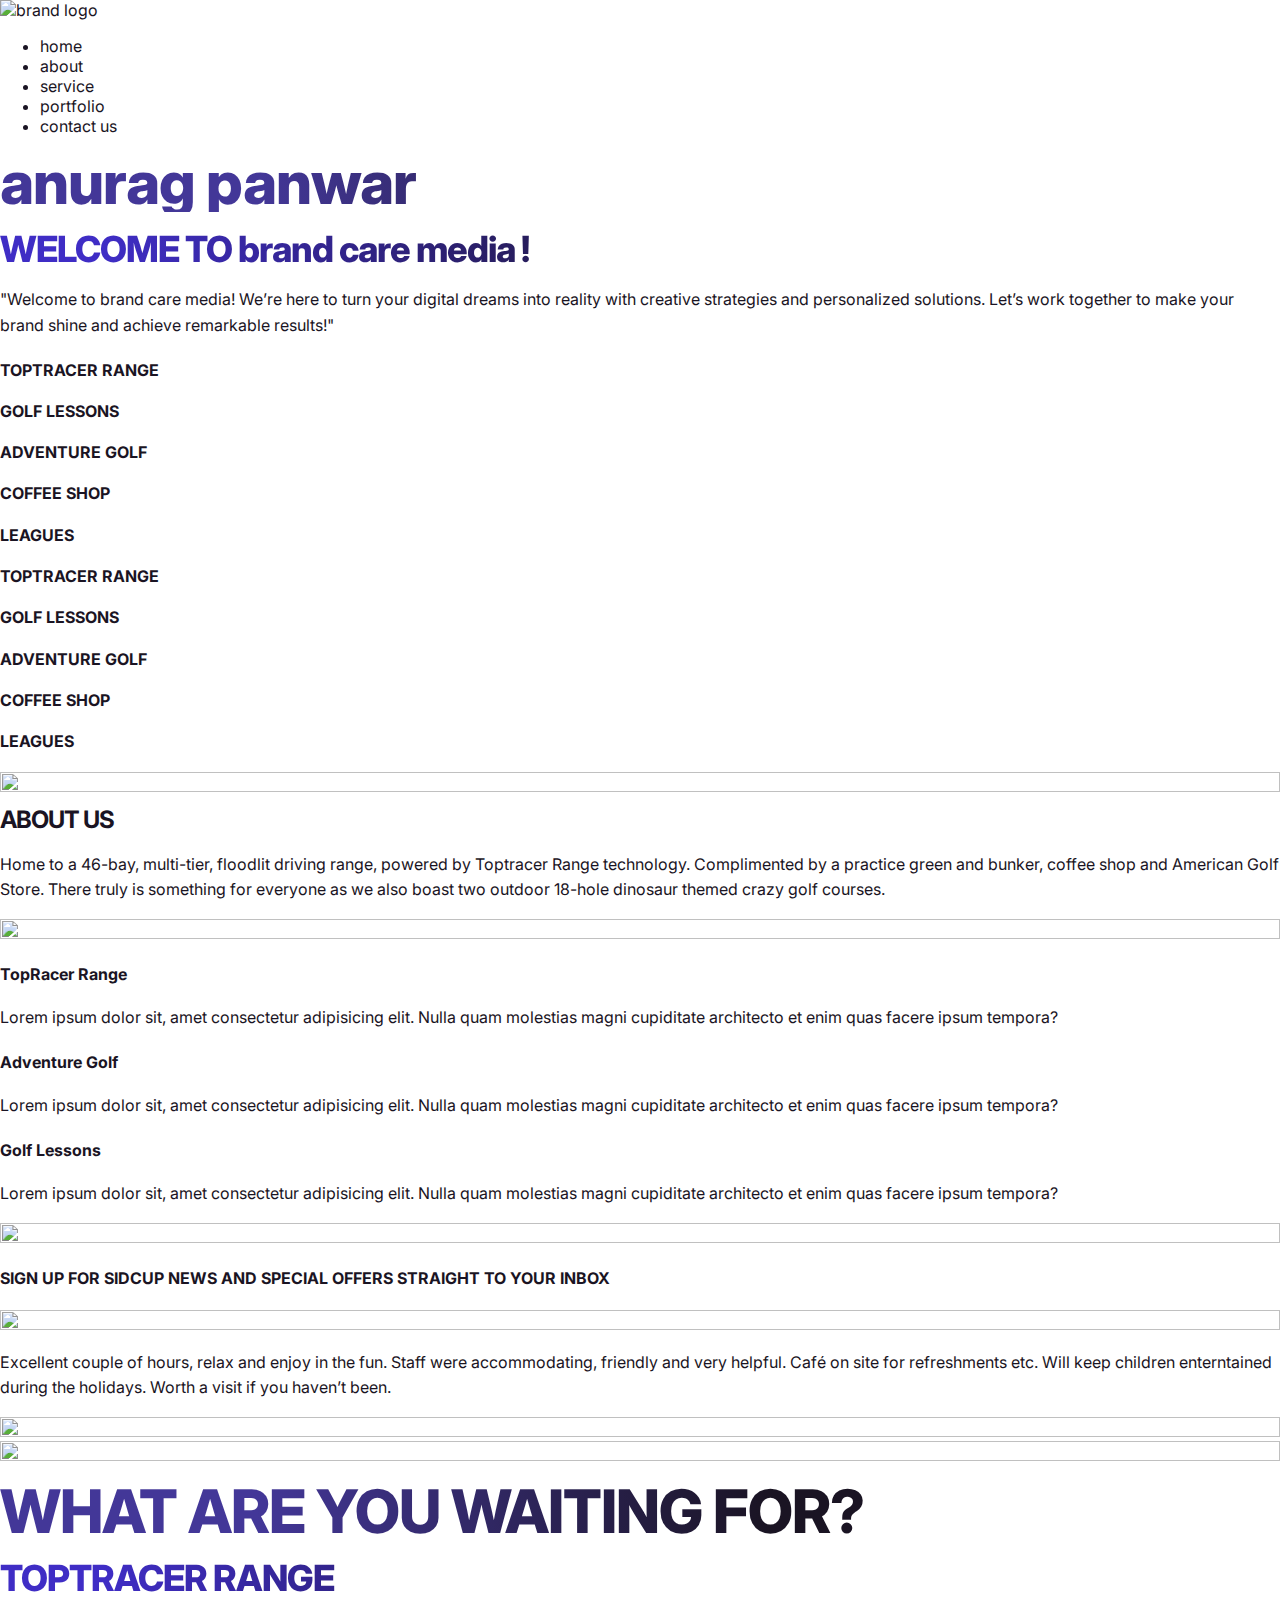
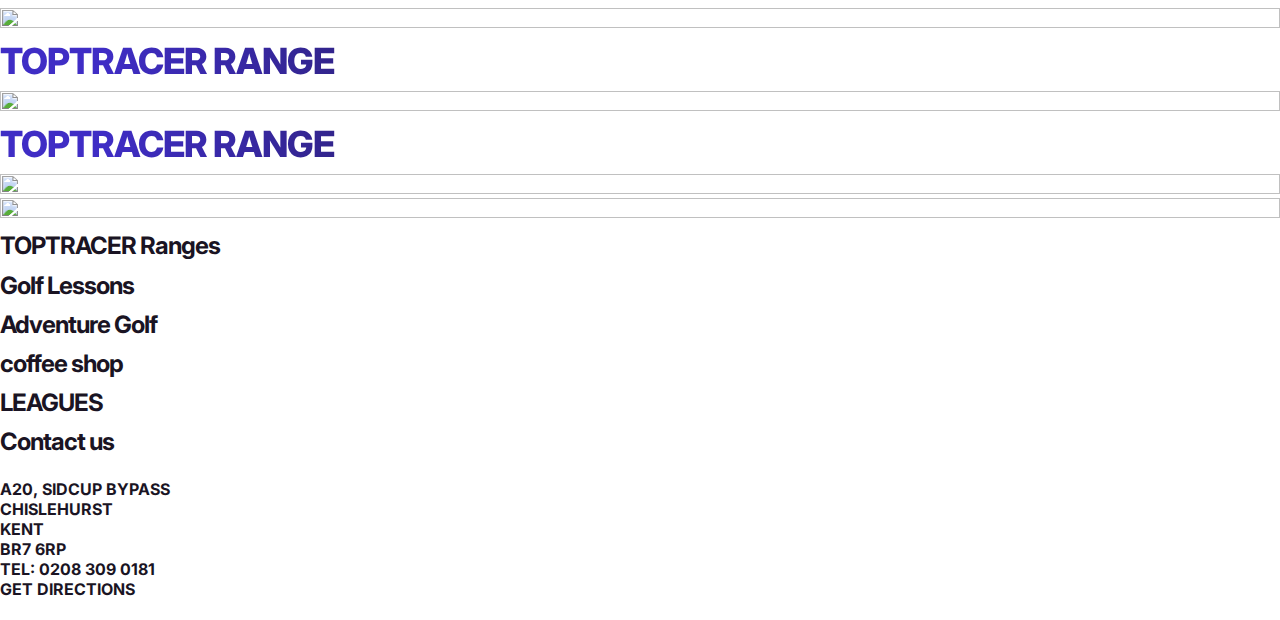
==== index.html @ b933141e "Update index.html" ====
<!DOCTYPE html>
<html lang="en">

<head>

    <meta charset="UTF-8" />
    <meta name="viewport" content="width=device-width, initial-scale=1.0" />
    <title>brand care media</title>
    <link rel="shortcut icon"
        href="https://sidcupfamilygolf.com/wp-content/themes/puttosaurus/favicons/favicon-32x32.png"
        type="image/x-icon" />
    <link href="https://cdn.jsdelivr.net/npm/remixicon@3.4.0/fonts/remixicon.css" rel="stylesheet" />
    <link rel="stylesheet" href="style.css" />
</head>

<body>
    <div id="nav">
        <img src="logo-removebg.png" alt="brand logo" />
        <ul>
            <li><a href="#">home</a></li>
            <li><a href="#">about</a></li>
            <li><a href="#">service</a></li>
            <li><a href="#">portfolio</a></li>
            <li><a href="contactus.html ">contact us</a></li>
        </ul>
    </div>
    <div id="cursor"></div>
    <div id="cursor-blur"></div>
    <div id="main">
        <div id="page1">
            <h1>anurag panwar</h1>
            <h2>WELCOME TO brand care media !</h2>
            <p>
                "Welcome to brand care media! We’re here to turn your digital dreams into reality with creative
                strategies and personalized solutions. Let’s work together to make your brand shine and achieve
                remarkable results!"
            </p>
            <div id="arrow">
                <i class="ri-arrow-down-line"></i>
            </div>
        </div>
        <div id="page2">
            <div id="scroller">
                <div id="scroller-in">
                    <h4>TOPTRACER RANGE</h4>
                    <h4>GOLF LESSONS</h4>
                    <h4>ADVENTURE GOLF</h4>
                    <h4>COFFEE SHOP</h4>
                    <h4>LEAGUES</h4>
                </div>
                <div id="scroller-in">
                    <h4>TOPTRACER RANGE</h4>
                    <h4>GOLF LESSONS</h4>
                    <h4>ADVENTURE GOLF</h4>
                    <h4>COFFEE SHOP</h4>
                    <h4>LEAGUES</h4>
                </div>
            </div>
            <div id="about-us">
                <img src="https://eiwgew27fhz.exactdn.com/wp-content/uploads/2023/02/home-about-1-300x200.jpg?strip=all&lossy=1&sharp=1&ssl=1"
                    alt="" />
                <div id="about-us-in">
                    <h3>ABOUT US</h3>
                    <p>
                        Home to a 46-bay, multi-tier, floodlit driving range, powered by
                        Toptracer Range technology. Complimented by a practice green and
                        bunker, coffee shop and American Golf Store. There truly is
                        something for everyone as we also boast two outdoor 18-hole
                        dinosaur themed crazy golf courses.
                    </p>
                </div>
                <img src="https://eiwgew27fhz.exactdn.com/wp-content/uploads/2023/02/home-about-2-300x200.jpg?strip=all&lossy=1&sharp=1&ssl=1"
                    alt="" />
            </div>
            <div id="cards-container">
                <div class="card" id="card1">
                    <div class="overlay">
                        <h4>TopRacer Range</h4>
                        <p>
                            Lorem ipsum dolor sit, amet consectetur adipisicing elit. Nulla
                            quam molestias magni cupiditate architecto et enim quas facere
                            ipsum tempora?
                        </p>
                    </div>
                </div>
                <div class="card" id="card2">
                    <div class="overlay">
                        <h4>Adventure Golf</h4>
                        <p>
                            Lorem ipsum dolor sit, amet consectetur adipisicing elit. Nulla
                            quam molestias magni cupiditate architecto et enim quas facere
                            ipsum tempora?
                        </p>
                    </div>
                </div>
                <div class="card" id="card3">
                    <div class="overlay">
                        <h4>Golf Lessons</h4>
                        <p>
                            Lorem ipsum dolor sit, amet consectetur adipisicing elit. Nulla
                            quam molestias magni cupiditate architecto et enim quas facere
                            ipsum tempora?
                        </p>
                    </div>
                </div>
            </div>
            <div id="green-div">
                <img src="https://eiwgew27fhz.exactdn.com/wp-content/themes/puttosaurus/img/dots-footer.svg" alt="" />
                <h4>
                    SIGN UP FOR SIDCUP NEWS AND SPECIAL OFFERS STRAIGHT TO YOUR INBOX
                </h4>
                <img src="https://eiwgew27fhz.exactdn.com/wp-content/themes/puttosaurus/img/dots-footer.svg" alt="" />
            </div>
        </div>
        <div id="page3">
            <p>
                Excellent couple of hours, relax and enjoy in the fun. Staff were
                accommodating, friendly and very helpful. Café on site for
                refreshments etc. Will keep children enterntained during the holidays.
                Worth a visit if you haven’t been.
            </p>
            <img id="colon1" src="quotation-lefft-icon.png" alt="" />
            <img id="colon2" src="quotation-right-icon.webp" alt="" />
        </div>
        <div id="page4">
            <h1>WHAT ARE YOU WAITING FOR?</h1>
            <div class="elem">
                <h2>TOPTRACER RANGE</h2>
                <img src="https://eiwgew27fhz.exactdn.com/wp-content/uploads/2023/02/page-toptracer-1024x683.jpg?strip=all&lossy=1&sharp=1&ssl=1"
                    alt="" />
            </div>
            <div class="elem">
                <h2>TOPTRACER RANGE</h2>
                <img src="https://eiwgew27fhz.exactdn.com/wp-content/uploads/2023/02/page-lessons-1024x683.jpg?strip=all&lossy=1&sharp=1&ssl=1"
                    alt="" />
            </div>
            <div class="elem">
                <h2>TOPTRACER RANGE</h2>
                <img src="https://eiwgew27fhz.exactdn.com/wp-content/uploads/2023/02/page-ag-1024x682.jpg?strip=all&lossy=1&sharp=1&ssl=1"
                    alt="" />
            </div>
        </div>
        <div id="footer">
            <img src="https://eiwgew27fhz.exactdn.com/wp-content/themes/puttosaurus/img/dots-footer.svg" alt="" />
            <!-- <div id="f1">
          <img
            src="https://eiwgew27fhz.exactdn.com/wp-content/uploads/2023/02/logo-white.svg"
            alt=""
          />
        </div> -->
            <div id="f2">
                <h3>TOPTRACER Ranges</h3>
                <h3>Golf Lessons</h3>
                <h3>Adventure Golf</h3>
            </div>
            <div id="f3">
                <h3>coffee shop</h3>
                <h3>LEAGUES</h3>
                <h3>Contact us</h3>
            </div>
            <div id="f4">
                <h4>
                    A20, SIDCUP BYPASS <br />
                    CHISLEHURST <br />
                    KENT <br />
                    BR7 6RP <br />
                    TEL: 0208 309 0181 <br />
                    GET DIRECTIONS <br />
                </h4>
            </div>
        </div>
    </div>

    <script src="https://cdnjs.cloudflare.com/ajax/libs/gsap/3.12.1/gsap.min.js"
        integrity="sha512-qF6akR/fsZAB4Co1QDDnUXWnaQseLGXoniuSuSlPQK6+aWhlMZcHzkasCSlnWoe+TJuudlka1/IQ01Dnhgq95g=="
        crossorigin="anonymous" referrerpolicy="no-referrer"></script>
    <script src="https://cdnjs.cloudflare.com/ajax/libs/gsap/3.12.1/ScrollTrigger.min.js"
        integrity="sha512-IHDCHrefnBT3vOCsvdkMvJF/MCPz/nBauQLzJkupa4Gn4tYg5a6VGyzIrjo6QAUy3We5HFOZUlkUpP0dkgE60A=="
        crossorigin="anonymous" referrerpolicy="no-referrer"></script>
    <script src="script.js"></script>
</body>

</html>
---- style.css ----
@import url('https://fonts.googleapis.com/css2?family=Inter:ital,opsz,wght@0,14..32,100..900;1,14..32,100..900&family=Poppins:ital,wght@0,100;0,200;0,300;0,400;0,500;0,600;0,700;0,800;0,900;1,100;1,200;1,300;1,400;1,500;1,600;1,700;1,800;1,900&family=Roboto:ital,wght@0,100;0,300;0,400;0,500;0,700;0,900;1,100;1,300;1,400;1,500;1,700;1,900&display=swap');

*,
*::before,
*::after {
    box-sizing: border-box;
    font-family: "Inter", sans-serif;
}

:root {
    --dark-color: #1a1423;
    --light-color: #fdfffc;
    --accent-color: #7161ef;
}

html {
    scroll-behavior: smooth;
}

body {
    margin: 0;
    color: var(--dark-color);
}

a {
    color: var(--dark-color);
    text-decoration: none;
}

.container {
    max-width: 1200px;
    margin-inline: auto;
    padding: 0 32px;
}

.btn {
    background: var(--accent-color);
    color: var(--light-color);
    padding: 8px 32px;
    border: 2px solid var(--accent-color);
    display: inline-block;
    font-weight: 500;
    cursor: pointer;
    transition: all 300ms ease;
}

.btn:hover {
    background: #5947de;
    border: 2px solid #5947de;
}

.btn.outlined {
    color: var(--accent-color);
    background-color: var(--light-color);
}

.btn.outlined:hover {
    background: var(--accent-color);
    color: white;

}

.btn .light {
    background: var(--light-color);
    color: var(--dark-color);
    border: 2px solid var(--light-color);
}

.btn .light:hover {
    background: var(--accent-color);
    color: var(--light-color);
}

img {
    width: 100%;
    display: flex;
    height: 100%;
}


h1 {
    font-size: 60px;
    line-height: 100%;
    font-weight: 800;
    letter-spacing: -1px;
    margin: 16px 0;
    background: linear-gradient(90deg, #433798 20%, #1a1423 60%);
    background-clip: text;
    -webkit-background-clip: text;
    color: transparent;
}

h2 {
    font-size: 36px;
    line-height: 120%;
    font-weight: 800;
    letter-spacing: -1px;
    margin: 8px 0;
    background: linear-gradient(90deg, #3f2dc5 8%, #1a1423 60%);
    background-clip: text;
    -webkit-background-clip: text;
    color: transparent;
}

h3 {
    font-size: 24px;
    line-height: 130%;
    letter-spacing: -1px;
    margin: 8px 0;
}

p {
    font-size: 16px;
    line-height: 160%;
}

section {
    padding: 70px 0;
}

/* Navbar */
nav {
    position: fixed;
    display: flex;
    justify-content: space-between;
    align-items: center;
    left: 0;
    right: 0;
    max-width: 1200px;
    margin-inline: auto;
    z-index: 5;
    padding: 16px 32px;
    background: rgba(255, 255, 255, 0.8);
    backdrop-filter: blur(10px);
    --webkit-backdrop-filter: blur(10px);
    box-shadow: 0 8px 42px rgba(0, 0, 0, 0.1);
}

nav .menu-item {
    display: flex;
    align-items: center;
    gap: 40px;
    font-weight: 500;
}

nav .menu-item a:hover {
    color: var(--accent-color)
}

nav .menu-item .btn:hover {
    color: var(--light-color)
}

.logo {
    font-weight: 700;
    font-size: 18px;
}

/* hero section */

header {
    display: flex;
    height: 100vh;
    align-items: center;
    padding-top: 70px;
    min-height: 600px;
    max-height: 800px;
    position: relative;

}

.buttons {
    display: flex;
    gap: 24px;
    margin-top: 32px;
}

header .left {
    max-width: 50%;
}

header .right {
    position: absolute;
    bottom: 0;
    right: 0;
}

header .right img {
    height: 600px;
    object-fit: cover;
}

header .bg-color {
    position: absolute;
    width: 400px;
    height: 400px;
    background: #ad85ff;
    right: 0;
    top: 120px;
    z-index: -1;
    border-radius: 50%;
    filter: blur(115px);
}

/* feature section */

.featured {
    z-index: 2;
    position: relative;
}

.featured img {
    width: auto;
    height: 32px;

}

.featured .logos {
    display: flex;
    gap: 60px;
    flex-wrap: wrap;
    justify-content: center;
}

.featured .container {
    display: flex;
    flex-direction: column;
    gap: 8;
    align-items: center;
    padding: 40px 32px;
    box-shadow: 0 0 42px -29px rgba(33, 32, 32, 0.9);
    border-radius: 30px;
    background-color: var(--light-color);

}

/* about section */

#about {
    background: #f5f5f5;
    margin-top: -60px;
    padding-top: 150px;
    box-shadow: 0 0 42px -29px rgba(0, 0, 0, 0.2);
    border-radius: 30px;
    background-color: var(--light-color);
}

#about .container {
    display: flex;
    align-items: center;
    gap: 80px;
}

section .icon {
    width: 30px;
}

.features-container {
    display: flex;
    gap: 40px;
    margin-top: 32px;
}

.feature {
    flex: 1;
}

section .btn {
    margin-top: 28px;
}

/* services section  */

section .heading-container {
    max-width: 500px;
    text-align: center;
    margin-bottom: 60px;
    margin-inline: auto;
}

.services-container .service img {
    height: 200px;
    /* You can adjust this value based on your preference */
    width: 100%;
    object-fit: cover;
    /* Ensures the image covers the area while maintaining aspect ratio */
}


.services-container {
    display: grid;
    grid-template-columns: repeat(auto-fit, minmax(320px, 1fr));
    gap: 40px;

}

.services-container .service {
    box-shadow: 0 6px 40px rgba(0, 0, 0, 0.1);
    transition: all 300ms ease;
}

.services-container .content {
    padding: 16px;
}

.services-container .service:hover {
    transform: scale(1.04);
    box-shadow: 0 3px 80px rgba(0, 0, 0, 0.5)
}

/* why section */

#why .container {
    display: flex;
    gap: 60px;
    align-items: center;
}

#why section {
    background: var(--accent-color);
    color: var(--light-color);

}

#why h2 {
    background: var(--accent-color);
    background: linear-gradient(90deg, #3f2dc5 8%, #1a1423 60%);
    background-clip: text;
    -webkit-background-clip: text;
    color: transparent;
}

#why .icon {
    filter: brightness(0) invert(1);
}


/* Blog Section */

#blog .labels a {
    color: var(--light-color);
    font-weight: 500;
    font-size: 11px;
    text-transform: uppercase;
    letter-spacing: 2px;
}

#blog .lable {
    background-color: var(--accent-color);
    padding: 3px 6px;
    border-radius: 4px;
}

/* contant form  */

#contact {
    background: #f5f5f5;
}

form {
    display: flex;
    flex-direction: column;
    gap: 16px;
}

form .group {
    display: flex;
    gap: 16px;
}

form input,
form textarea {
    width: 100%;
    padding: 10px 24px;
    background: #ebebeb;
    border: none;
    font-size: 16px;
}

form textarea {
    height: 100px;
    resize: none;
}

form .btn {
    font-size: 16px;
    width: fit-content;
    margin-top: 0;
}

footer .social img {
    width: 30px;
    transition: all 300ms ease;
}

footer .social img:hover {
    transform: scale(1.2);
}

footer {
    background: var(--dark-color);
    color: #fff;
    padding: 60px 32px;
}

footer a {
    color: var(--light-color);
}

footer .social {
    display: flex;
    gap: 32px;
    margin-top: 24px;
}

footer .top {
    display: flex;
    justify-content: space-between;
}

footer .logo {
    font-size: 28px;
}

footer .copyright{
    color: rgba(255, 255, 255, 0.5);

}
.menu-icon {
    display: none;
}

@media (max-width: 1100px) {
    h1 {
        font-size: 48px;
    }

    header .right img {
        width: 280px;
    }
}

@media(max-width: 800px) {
    .menu-icon {
        display: block;
        cursor: pointer;
        padding: 2px;
    }
    
    h1 {
        font-size: 36px;
        line-height: 120%;
    }
    .container {
        max-width: 700px;
    }

    h2 {
        font-size: 28px;
        line-height: 130%;
    }

    h3 {
        font-size: 20px;
    }

    nav .menu-item {
        display: none;
    }

/* header  */

header .right {
    position: relative;
    display: flex;
    justify-content: center;
}

header {
    flex-direction: column-reverse;
    height: auto;
    gap: 20px;
    max-height: fit-content;
    padding-bottom: 60px;
}

header .right img {
    width: 70%;
    height: auto;
    border-radius: 0 0 30% 30%;
}

header .left {
    max-width: 100%;
}

.feature .logos {
     gap: 36px;
}

.feature img {
    height: 28px;
}

#about .container {
    flex-direction: column;
}

.features-container {
    flex-direction: column;
}

#why .container {
    flex-direction: column;
}

form .group {
    flex-direction: column;
}

footer .top {
    flex-direction: column;
}

footer {
    padding: 48px 0;
}

footer .copyright {
    margin-top: 48px;
}
}
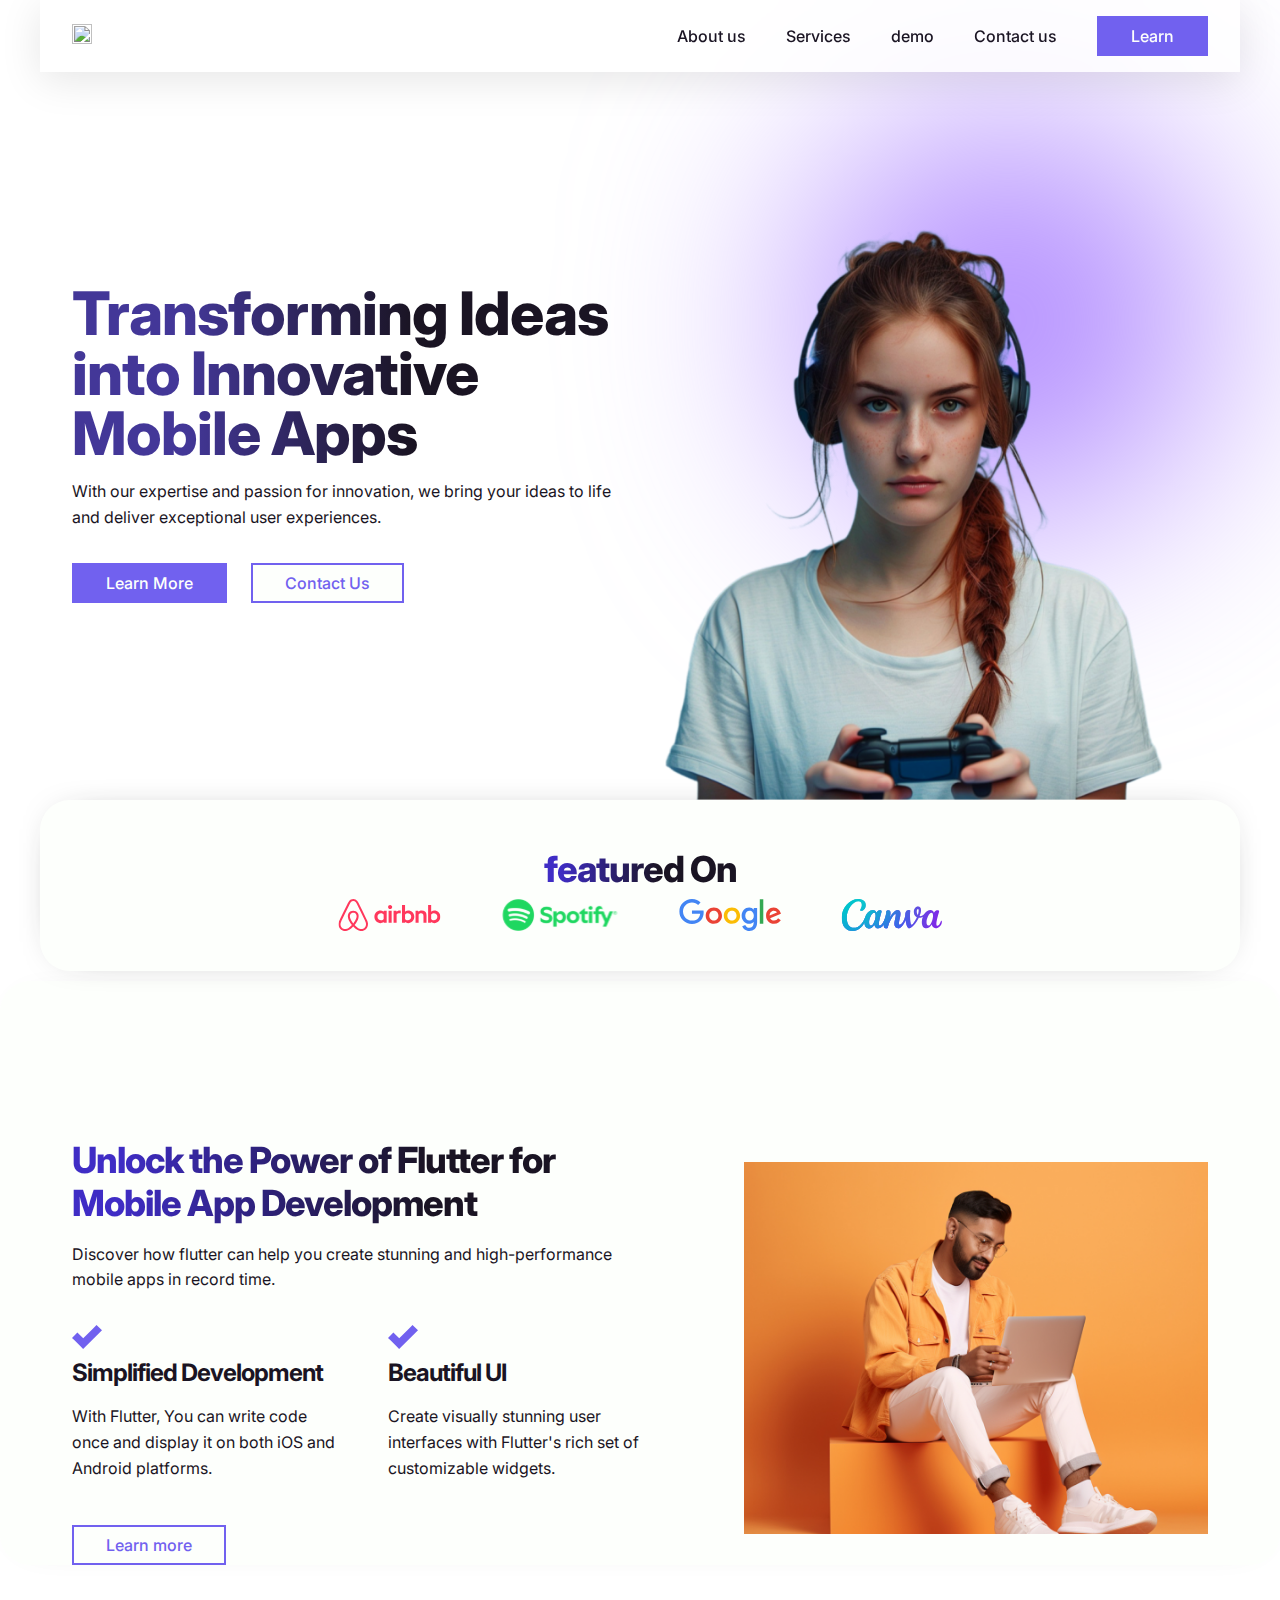
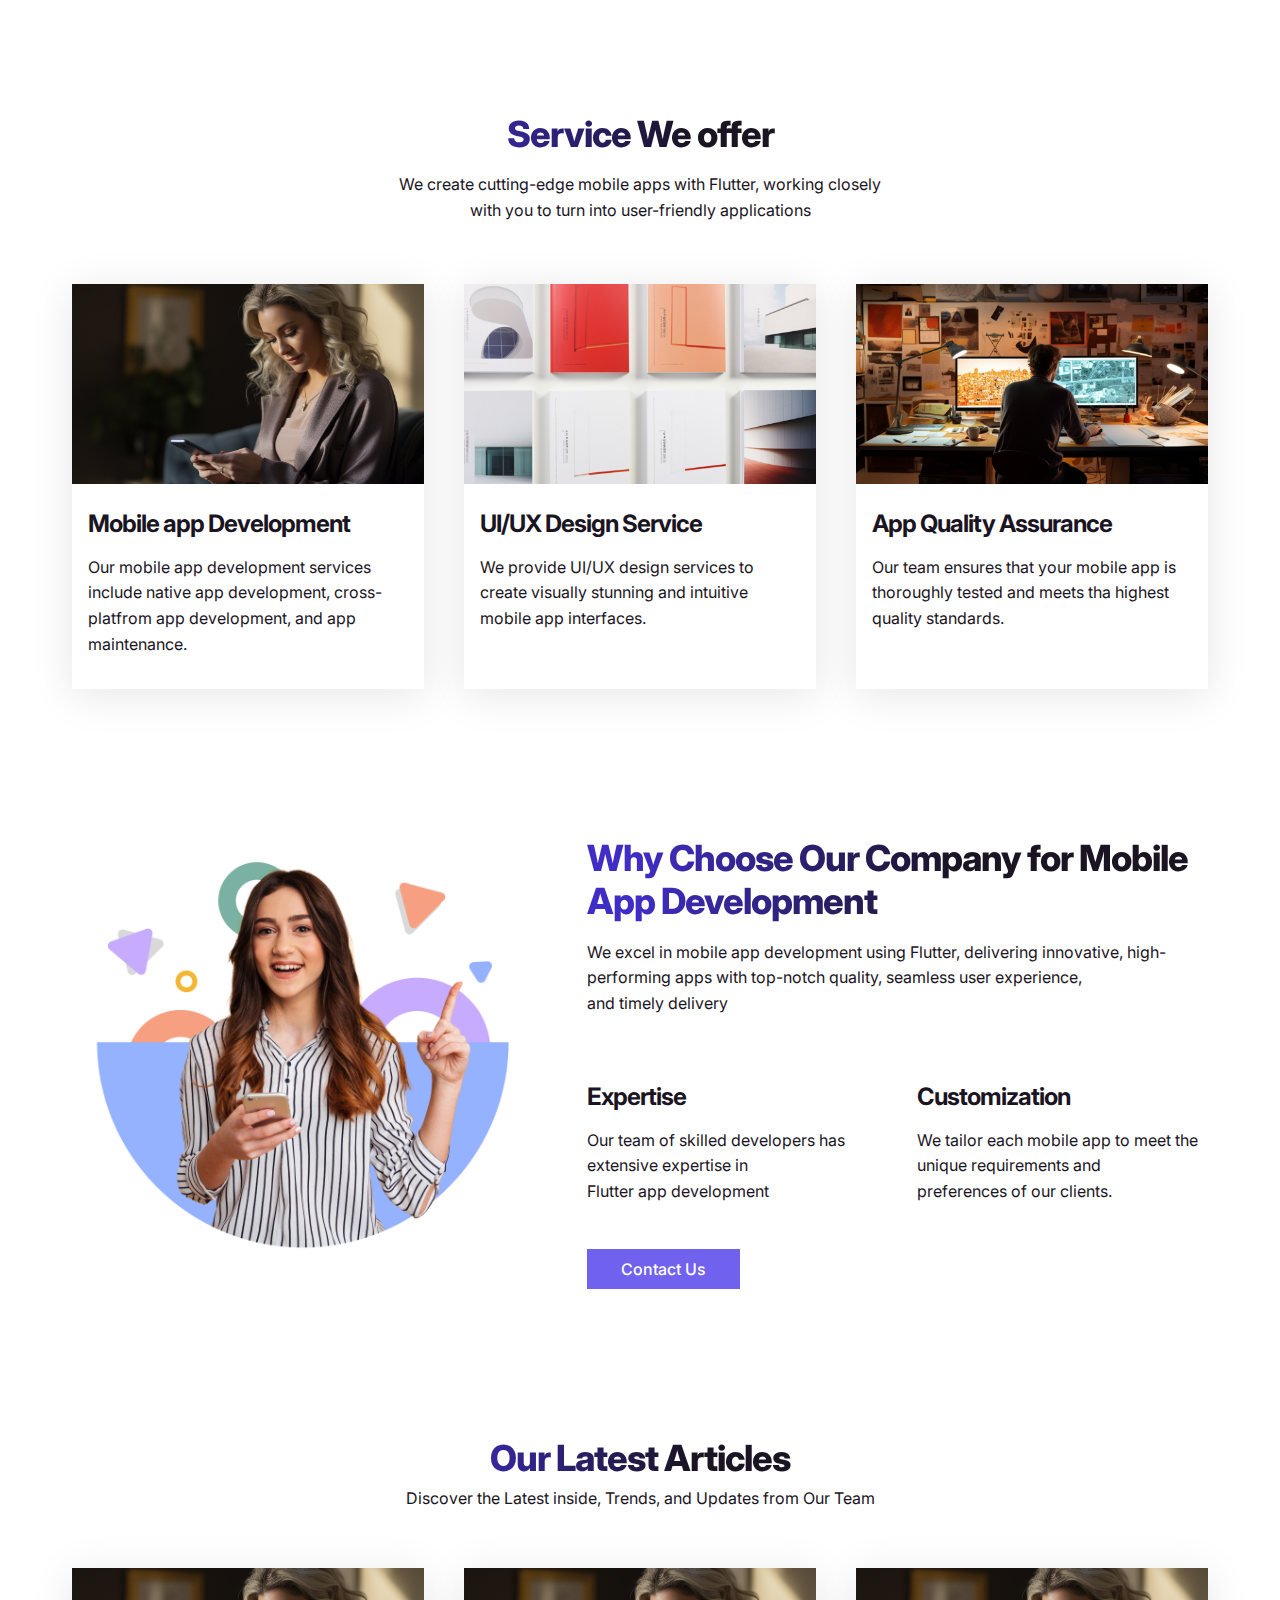
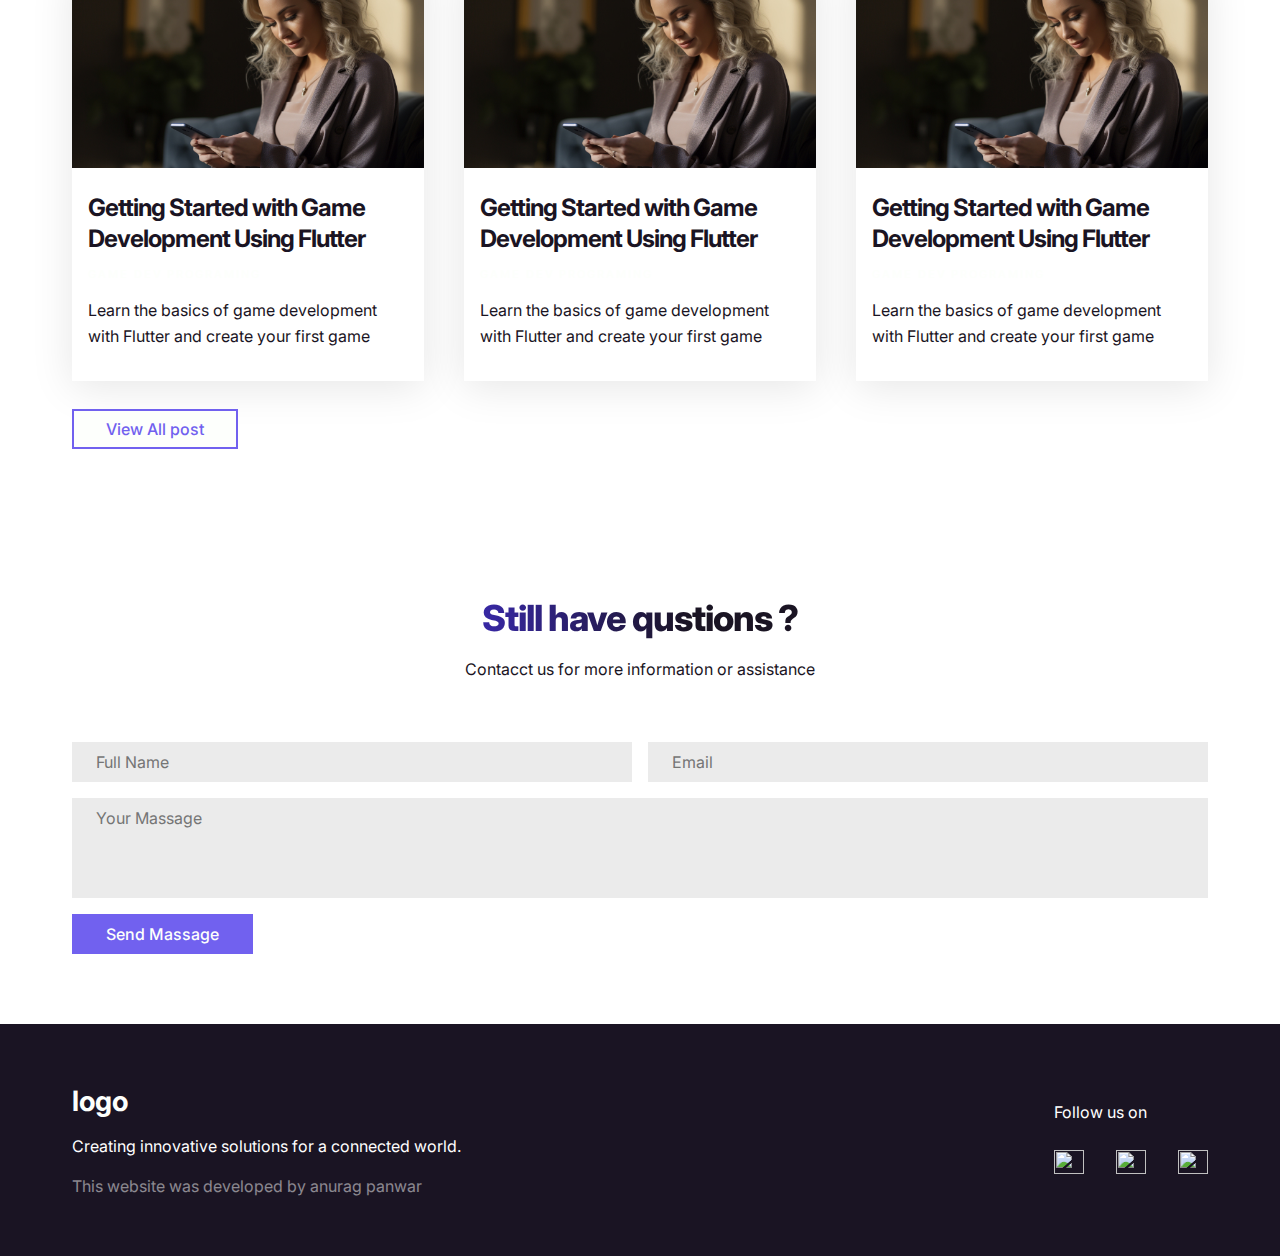
==== commit c376c279: "Update index.html" ====
--- a/index.html
+++ b/index.html
@@ -1,183 +1,298 @@
 <!DOCTYPE html>
 <html lang="en">
-
 <head>
-
-    <meta charset="UTF-8" />
-    <meta name="viewport" content="width=device-width, initial-scale=1.0" />
-    <title>brand care media</title>
-    <link rel="shortcut icon"
-        href="https://sidcupfamilygolf.com/wp-content/themes/puttosaurus/favicons/favicon-32x32.png"
-        type="image/x-icon" />
-    <link href="https://cdn.jsdelivr.net/npm/remixicon@3.4.0/fonts/remixicon.css" rel="stylesheet" />
-    <link rel="stylesheet" href="style.css" />
+    <meta charset="UTF-8">
+    <meta name="viewport" content="width=device-width, initial-scale=1.0">
+    <title>Document</title>
+    <link rel="stylesheet" href="style.css">
 </head>
-
 <body>
-    <div id="nav">
-        <img src="logo-removebg.png" alt="brand logo" />
-        <ul>
-            <li><a href="#">home</a></li>
-            <li><a href="#">about</a></li>
-            <li><a href="#">service</a></li>
-            <li><a href="#">portfolio</a></li>
-            <li><a href="contactus.html ">contact us</a></li>
-        </ul>
+    <div class="container">
+        <nav>
+            <div class="logo">
+                <img src="logo-removebg.png" alt="">
+            </div>
+            <div class="menu-item">
+                <a href="#about">About us</a>
+                <a href="#services">Services</a>
+                <a href="myweb/index.html">demo</a>
+                <a href="#Contact">Contact us</a>
+                <a href="#" class="btn">Learn</a>
+            </div>
+            <div class="menu-icon">
+                <img src="menu-icon.svg" alt="">
+            </div>
+        </nav>
+        <!-- end of nav -->
+        <header>
+            <div class="left">
+                <h1>Transforming Ideas into Innovative Mobile Apps</h1>
+                <p class="sub-heading">
+                    With our expertise and passion for innovation, we bring your ideas to life and deliver exceptional
+                    user experiences.</p>
+                <div class="buttons">
+                    <a href="#" class="btn">Learn More</a>
+                    <a href="#" class="btn outlined">Contact Us</a>
+                </div>
+            </div>
+            <div class="right">
+                <img src="hero-image.png" alt="">
+            </div>
+            <div class="bg-color"></div>
+        </header>
     </div>
-    <div id="cursor"></div>
-    <div id="cursor-blur"></div>
-    <div id="main">
-        <div id="page1">
-            <h1>anurag panwar</h1>
-            <h2>WELCOME TO brand care media !</h2>
-            <p>
-                "Welcome to brand care media! We’re here to turn your digital dreams into reality with creative
-                strategies and personalized solutions. Let’s work together to make your brand shine and achieve
-                remarkable results!"
-            </p>
-            <div id="arrow">
-                <i class="ri-arrow-down-line"></i>
-            </div>
-        </div>
-        <div id="page2">
-            <div id="scroller">
-                <div id="scroller-in">
-                    <h4>TOPTRACER RANGE</h4>
-                    <h4>GOLF LESSONS</h4>
-                    <h4>ADVENTURE GOLF</h4>
-                    <h4>COFFEE SHOP</h4>
-                    <h4>LEAGUES</h4>
-                </div>
-                <div id="scroller-in">
-                    <h4>TOPTRACER RANGE</h4>
-                    <h4>GOLF LESSONS</h4>
-                    <h4>ADVENTURE GOLF</h4>
-                    <h4>COFFEE SHOP</h4>
-                    <h4>LEAGUES</h4>
-                </div>
-            </div>
-            <div id="about-us">
-                <img src="https://eiwgew27fhz.exactdn.com/wp-content/uploads/2023/02/home-about-1-300x200.jpg?strip=all&lossy=1&sharp=1&ssl=1"
-                    alt="" />
-                <div id="about-us-in">
-                    <h3>ABOUT US</h3>
+
+    <!-- end of hero section -->
+    <div class="featured">
+        <div class="container">
+            <h2>featured On</h2>
+            <div class="logos">
+                <img src="airbnb-logo.svg" alt="">
+                <img src="spotify-logo.svg" alt="">
+                <img src="google-logo.svg" alt="">
+                <img src="canva-logo.svg" alt="">
+            </div>
+        </div>
+    </div>
+    <!-- end of featured section -->
+    <section>
+        <div id="about">
+            <div class="container">
+                <div class="left">
+                    <h2>Unlock the Power of Flutter for Mobile App Development</h2>
+                    <p>Discover how flutter can help you create stunning and high-performance mobile apps in record
+                        time.</p>
+                    <div class="features-container">
+                        <div class="feature">
+                            <div class="icon">
+                                <img src="check-icon.svg" alt="">
+                            </div>
+                            <h3>Simplified Development</h3>
+                            <p>With Flutter, You can write code once and display it on both iOS and Android platforms.
+                            </p>
+                        </div>
+                        <div class="feature">
+                            <div class="icon">
+                                <img src="check-icon.svg" alt="">
+                            </div>
+                            <h3>Beautiful UI</h3>
+                            <p>Create visually stunning user interfaces with Flutter's rich set of customizable widgets.
+                            </p>
+                        </div>
+                    </div>
+                    <a href="#" class="btn outlined">Learn more</a>
+                </div>
+                <div class="right">
+                    <img src="image1.jpg" alt="">
+                </div>
+            </div>
+        </div>
+    </section>
+
+    <!-- End of about section -->
+
+    <section id="services">
+        <div class="container">
+            <div class="heading-container">
+                <h2>Service We offer</h2>
+                <p>
+                    We create cutting-edge mobile apps with Flutter, working closely with you to turn into user-friendly
+                    applications
+                </p>
+            </div>
+            <div class="services-container">
+                <div class="service">
+                    <img src="service1.jpg" alt="">
+                    <div class="content">
+                        <h3>Mobile app Development</h3>
+                        <p>
+                            Our mobile app development services include native app development, cross-platfrom app
+                            development, and app maintenance.
+                        </p>
+                    </div>
+                </div>
+                <div class="service">
+                    <img src="service2.jpg" alt="">
+                    <div class="content">
+                        <h3>UI/UX Design Service</h3>
+                        <p>
+                            We provide UI/UX design services to create visually stunning and intuitive mobile app
+                            interfaces.
+                        </p>
+                    </div>
+                </div>
+                <div class="service">
+                    <img src="service3.jpg" alt="">
+                    <div class="content">
+                        <h3>App Quality Assurance</h3>
+                        <p>
+                            Our team ensures that your mobile app is thoroughly tested and meets tha highest quality
+                            standards.
+                        </p>
+                    </div>
+                </div>
+            </div>
+        </div>
+    </section>
+
+    <!-- End of service section -->
+
+
+    <section>
+        <div id="why">
+            <div class="container">
+                <div class="left">
+                    <img src="image2.png" alt="">
+                </div>
+                <div class="right">
+                    <h2>Why Choose Our Company for Mobile App Development</h2>
                     <p>
-                        Home to a 46-bay, multi-tier, floodlit driving range, powered by
-                        Toptracer Range technology. Complimented by a practice green and
-                        bunker, coffee shop and American Golf Store. There truly is
-                        something for everyone as we also boast two outdoor 18-hole
-                        dinosaur themed crazy golf courses.
+                        We excel in mobile app development using Flutter, delivering innovative, high- performing apps
+                        with top-notch quality, seamless user experience, and timely delivery
                     </p>
-                </div>
-                <img src="https://eiwgew27fhz.exactdn.com/wp-content/uploads/2023/02/home-about-2-300x200.jpg?strip=all&lossy=1&sharp=1&ssl=1"
-                    alt="" />
-            </div>
-            <div id="cards-container">
-                <div class="card" id="card1">
-                    <div class="overlay">
-                        <h4>TopRacer Range</h4>
-                        <p>
-                            Lorem ipsum dolor sit, amet consectetur adipisicing elit. Nulla
-                            quam molestias magni cupiditate architecto et enim quas facere
-                            ipsum tempora?
-                        </p>
-                    </div>
-                </div>
-                <div class="card" id="card2">
-                    <div class="overlay">
-                        <h4>Adventure Golf</h4>
-                        <p>
-                            Lorem ipsum dolor sit, amet consectetur adipisicing elit. Nulla
-                            quam molestias magni cupiditate architecto et enim quas facere
-                            ipsum tempora?
-                        </p>
-                    </div>
-                </div>
-                <div class="card" id="card3">
-                    <div class="overlay">
-                        <h4>Golf Lessons</h4>
-                        <p>
-                            Lorem ipsum dolor sit, amet consectetur adipisicing elit. Nulla
-                            quam molestias magni cupiditate architecto et enim quas facere
-                            ipsum tempora?
-                        </p>
-                    </div>
-                </div>
-            </div>
-            <div id="green-div">
-                <img src="https://eiwgew27fhz.exactdn.com/wp-content/themes/puttosaurus/img/dots-footer.svg" alt="" />
-                <h4>
-                    SIGN UP FOR SIDCUP NEWS AND SPECIAL OFFERS STRAIGHT TO YOUR INBOX
-                </h4>
-                <img src="https://eiwgew27fhz.exactdn.com/wp-content/themes/puttosaurus/img/dots-footer.svg" alt="" />
-            </div>
-        </div>
-        <div id="page3">
-            <p>
-                Excellent couple of hours, relax and enjoy in the fun. Staff were
-                accommodating, friendly and very helpful. Café on site for
-                refreshments etc. Will keep children enterntained during the holidays.
-                Worth a visit if you haven’t been.
-            </p>
-            <img id="colon1" src="quotation-lefft-icon.png" alt="" />
-            <img id="colon2" src="quotation-right-icon.webp" alt="" />
-        </div>
-        <div id="page4">
-            <h1>WHAT ARE YOU WAITING FOR?</h1>
-            <div class="elem">
-                <h2>TOPTRACER RANGE</h2>
-                <img src="https://eiwgew27fhz.exactdn.com/wp-content/uploads/2023/02/page-toptracer-1024x683.jpg?strip=all&lossy=1&sharp=1&ssl=1"
-                    alt="" />
-            </div>
-            <div class="elem">
-                <h2>TOPTRACER RANGE</h2>
-                <img src="https://eiwgew27fhz.exactdn.com/wp-content/uploads/2023/02/page-lessons-1024x683.jpg?strip=all&lossy=1&sharp=1&ssl=1"
-                    alt="" />
-            </div>
-            <div class="elem">
-                <h2>TOPTRACER RANGE</h2>
-                <img src="https://eiwgew27fhz.exactdn.com/wp-content/uploads/2023/02/page-ag-1024x682.jpg?strip=all&lossy=1&sharp=1&ssl=1"
-                    alt="" />
-            </div>
-        </div>
-        <div id="footer">
-            <img src="https://eiwgew27fhz.exactdn.com/wp-content/themes/puttosaurus/img/dots-footer.svg" alt="" />
-            <!-- <div id="f1">
-          <img
-            src="https://eiwgew27fhz.exactdn.com/wp-content/uploads/2023/02/logo-white.svg"
-            alt=""
-          />
-        </div> -->
-            <div id="f2">
-                <h3>TOPTRACER Ranges</h3>
-                <h3>Golf Lessons</h3>
-                <h3>Adventure Golf</h3>
-            </div>
-            <div id="f3">
-                <h3>coffee shop</h3>
-                <h3>LEAGUES</h3>
-                <h3>Contact us</h3>
-            </div>
-            <div id="f4">
-                <h4>
-                    A20, SIDCUP BYPASS <br />
-                    CHISLEHURST <br />
-                    KENT <br />
-                    BR7 6RP <br />
-                    TEL: 0208 309 0181 <br />
-                    GET DIRECTIONS <br />
-                </h4>
-            </div>
-        </div>
+                    <div class="features-container">
+                        <div class="feature">
+                            <div class="icon">
+                                <img src="check-icon.svg" alt="">
+                            </div>
+                            <h3>Expertise</h3>
+                            <p>
+                                Our team of skilled developers has extensive expertise in Flutter app development
+                            </p>
+                        </div>
+                        <div class="feature">
+                            <div class="icon">
+                                <img src="check-icon.svg" alt="">
+                            </div>
+                            <h3>Customization</h3>
+                            <p>
+                                We tailor each mobile app to meet the unique requirements and
+                                preferences of our clients.
+                            </p>
+                        </div>
+                    </div>
+                    <a href="#" class="btn light">Contact Us</a>
+                </div>
+            </div>
+
+        </div>
+    </section>
+
+    <!-- end of why section  -->
+
+    <div class="container">
+        <section id="blog">
+            <div class="heading-container">
+                <h2>Our Latest Articles</h2>
+                Discover the Latest inside, Trends, and Updates from Our Team
+            </div>
+            <div class="services-container">
+                <div class="service">
+                    <a href="#">
+                        <img src="service1.jpg" alt="">
+                    </a>
+                    <div class="content">
+                        <a href="#">
+                            <h3>Getting Started with Game Development Using Flutter</h3>
+                        </a>
+                        <div class="labels">
+                            <a href="#" class="label">Game Dev</a>
+                            <a href="#" class="label">programing</a>
+                        </div>
+                        <p>
+                            Learn the basics of game development with Flutter and create your first game
+                        </p>
+                    </div>
+                </div>
+                <div class="service">
+                    <a href="#">
+                        <img src="service1.jpg" alt="">
+                    </a>
+                    <div class="content">
+                        <a href="#">
+                            <h3>Getting Started with Game Development Using Flutter</h3>
+                        </a>
+                        <div class="labels">
+                            <a href="#" class="label">Game Dev</a>
+                            <a href="#" class="label">programing</a>
+                        </div>
+                        <p>
+                            Learn the basics of game development with Flutter and create your first game
+                        </p>
+                    </div>
+                </div>
+                <div class="service">
+                    <a href="#">
+                        <img src="service1.jpg" alt="">
+                    </a>
+                    <div class="content">
+                        <a href="#">
+                            <h3>Getting Started with Game Development Using Flutter</h3>
+                        </a>
+                        <div class="labels">
+                            <a href="#" class="label">Game Dev</a>
+                            <a href="#" class="label">programing</a>
+                        </div>
+                        <p>
+                            Learn the basics of game development with Flutter and create your first game
+                        </p>
+                    </div>
+                </div>
+            </div>
+            <a href="#" class="btn outlined">View All post</a>
+        </section>
     </div>
 
-    <script src="https://cdnjs.cloudflare.com/ajax/libs/gsap/3.12.1/gsap.min.js"
-        integrity="sha512-qF6akR/fsZAB4Co1QDDnUXWnaQseLGXoniuSuSlPQK6+aWhlMZcHzkasCSlnWoe+TJuudlka1/IQ01Dnhgq95g=="
-        crossorigin="anonymous" referrerpolicy="no-referrer"></script>
-    <script src="https://cdnjs.cloudflare.com/ajax/libs/gsap/3.12.1/ScrollTrigger.min.js"
-        integrity="sha512-IHDCHrefnBT3vOCsvdkMvJF/MCPz/nBauQLzJkupa4Gn4tYg5a6VGyzIrjo6QAUy3We5HFOZUlkUpP0dkgE60A=="
-        crossorigin="anonymous" referrerpolicy="no-referrer"></script>
-    <script src="script.js"></script>
+    <!-- end of blog section  -->
+
+    <section id="Contact">
+        <div class="container">
+            <div class="heading-container">
+                <h2>Still have qustions ?</h2>
+                <p>Contacct us for more information or assistance</p>
+            </div>
+            <form action="#">
+                <div class="group">
+                    <input type="text" placeholder="Full Name">
+                    <input type="text" placeholder="Email">
+                </div>
+                <textarea placeholder="Your Massage"></textarea>
+                <button class="btn"> Send Massage</button>
+            </form>
+        </div>
+    </section>
+
+    <!-- end of contant form  -->
+
+    <footer>
+        <div class="container">
+            <div class="top">
+                <div class="left">
+                    <a href="#" class="logo">logo</a>
+                    <p>Creating innovative solutions for a connected world.</p>
+                </div>
+                <div class="right">
+                    <p>Follow us on</p>
+                    <div class="social">
+                        <a href="#">
+                            <img src="images/x-logo.svg" alt="">
+                        </a>
+                        <a href="#">
+                            <img src="images/instagram-logo.svg" alt="">
+                        </a>
+                        <a href="#">
+                            <img src="images/youtube-logo.svg" alt="">
+                        </a>
+                    </div>
+                </div>
+            </div>
+            <div class="copyright">
+                This website was developed by anurag panwar
+            </div>
+        </div>
+    </footer>
+
+    <script src="main.js"></script>
 </body>
 
 </html>
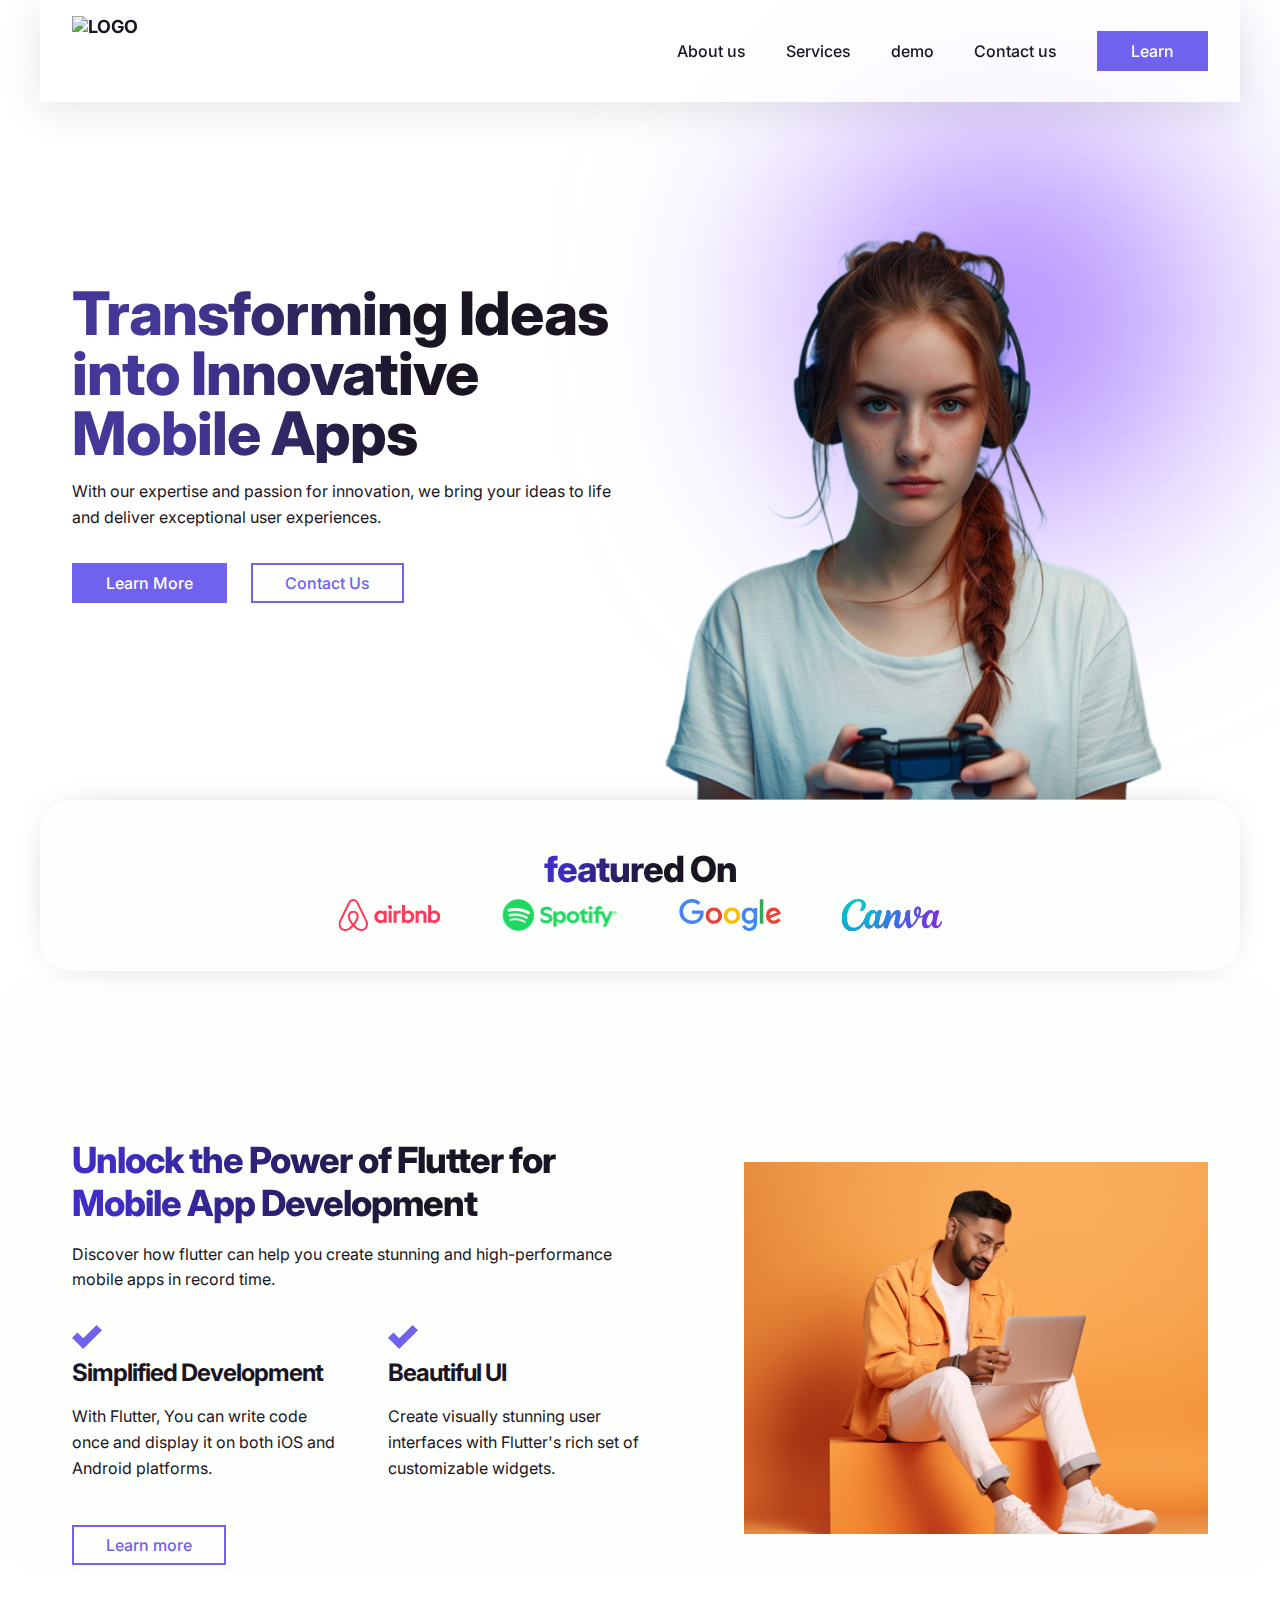
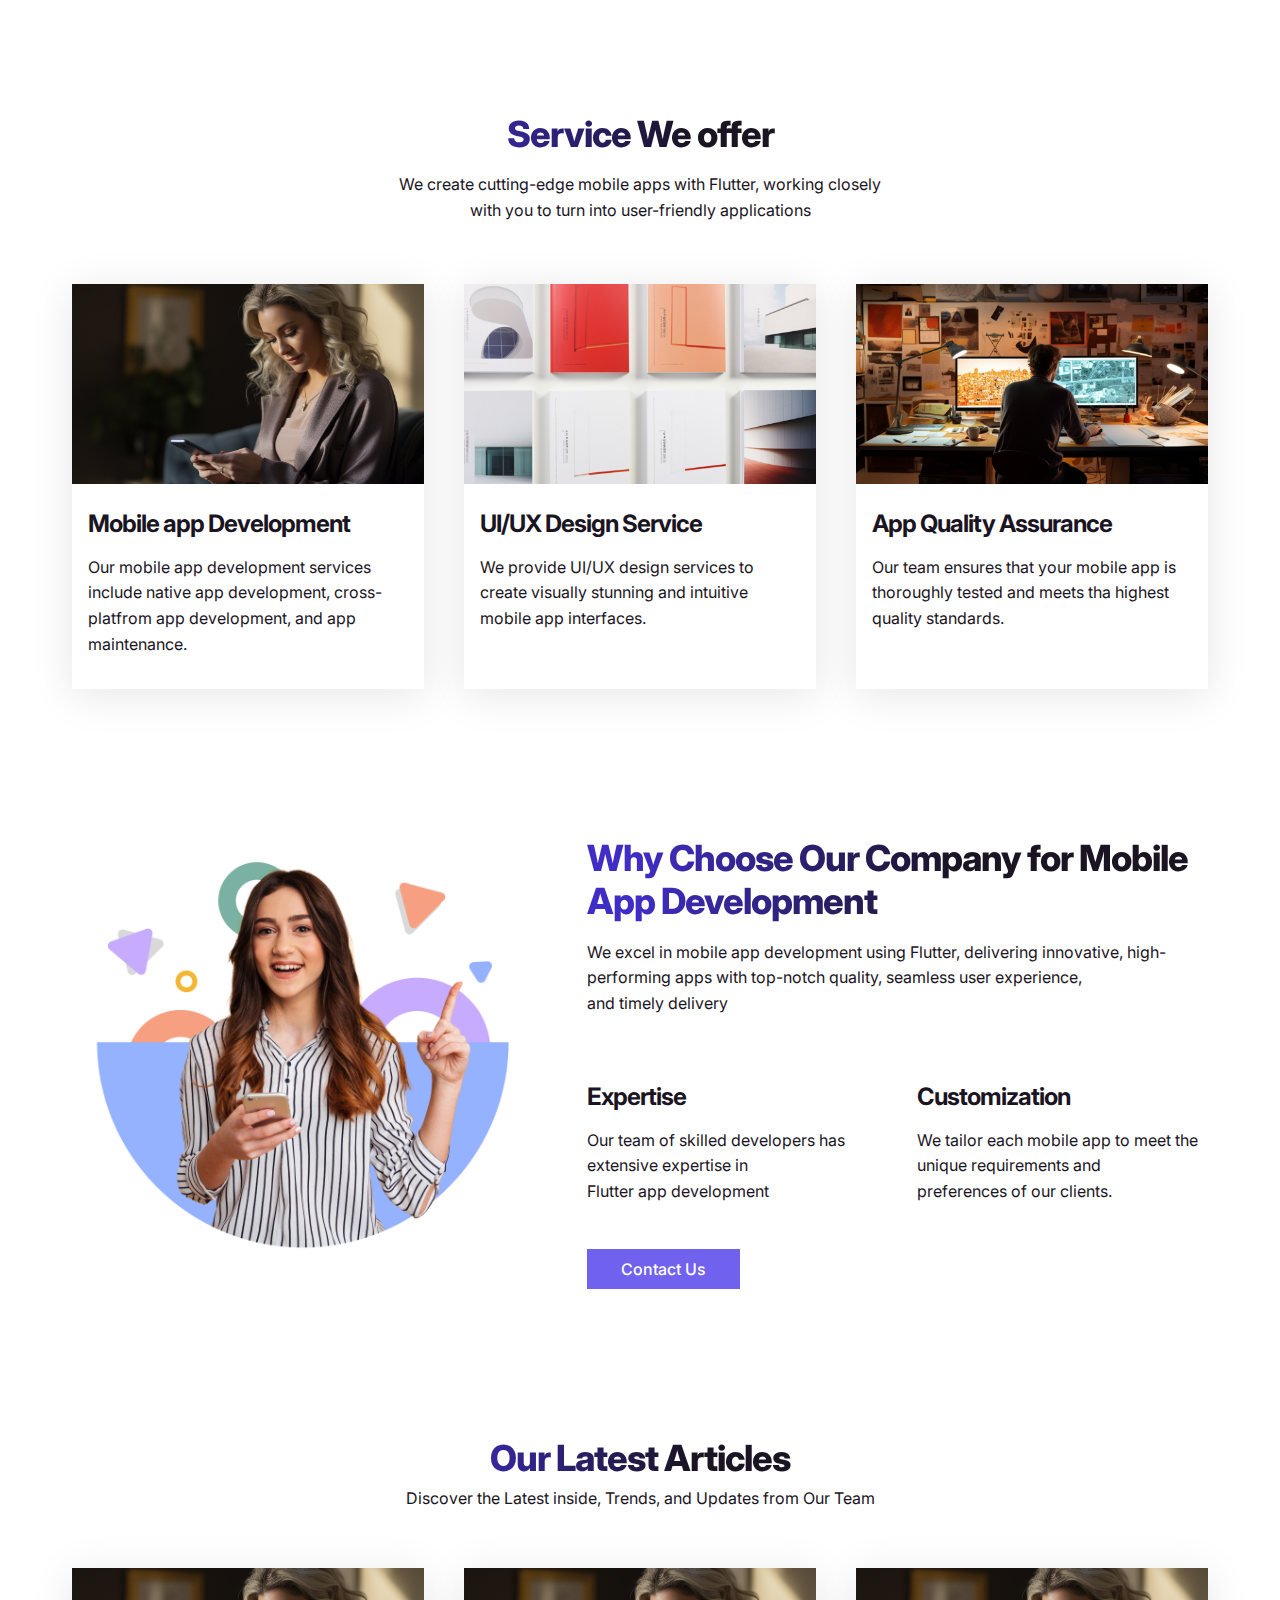
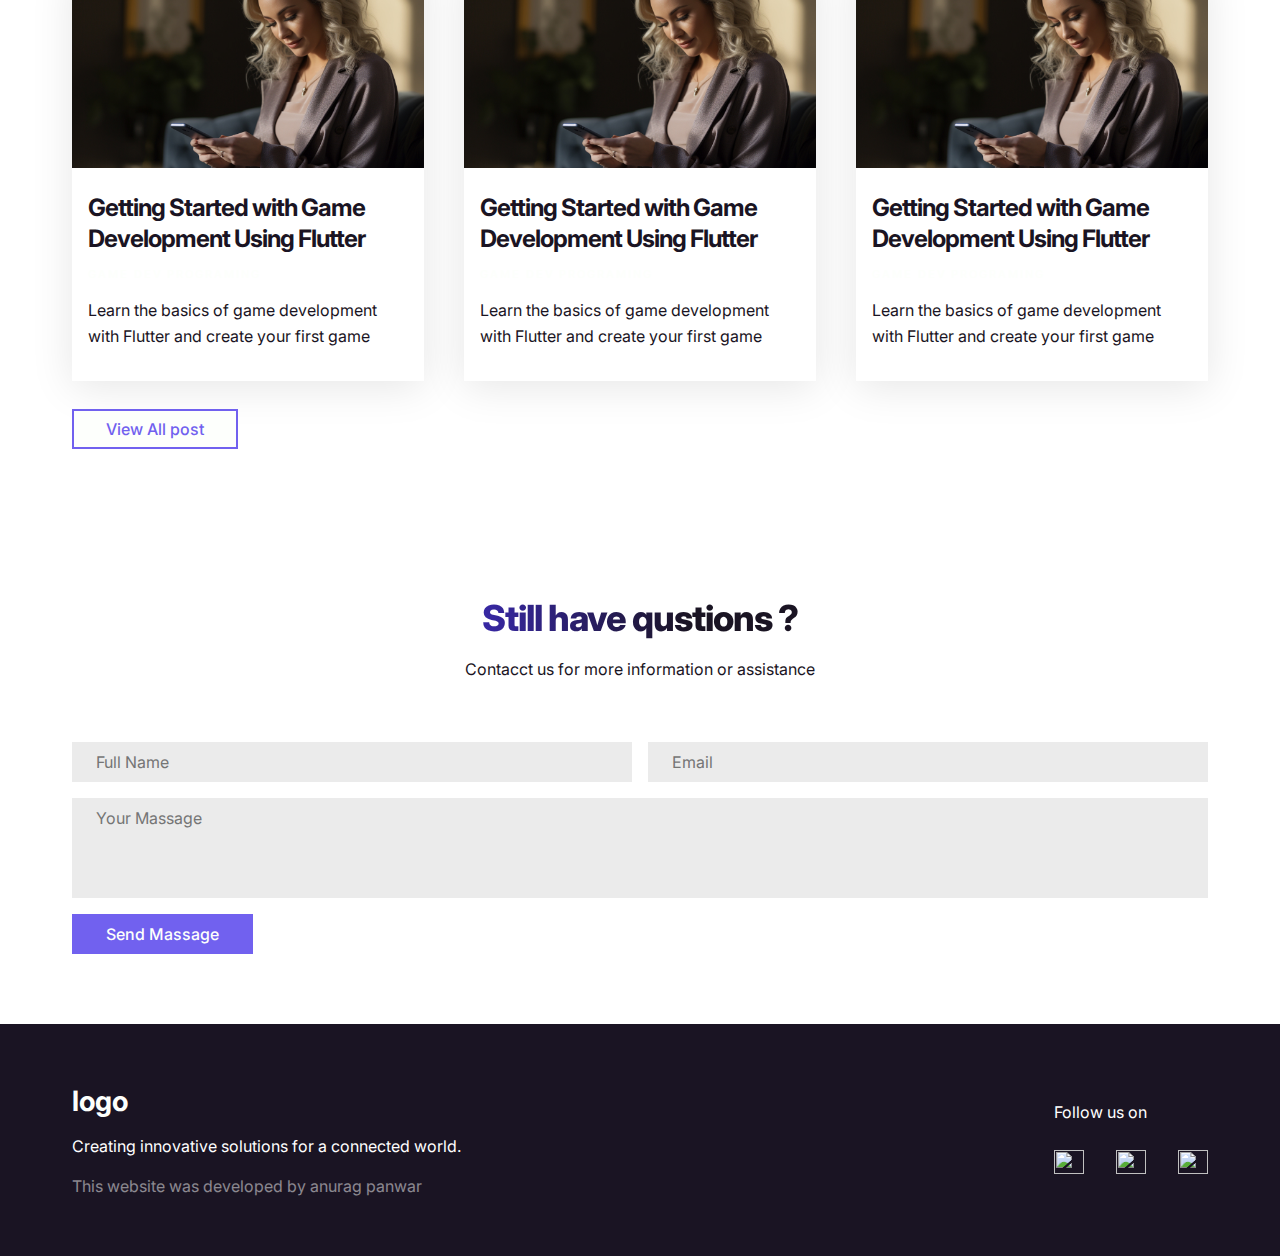
==== commit f89da77e: "Update index.html" ====
--- a/index.html
+++ b/index.html
@@ -10,7 +10,7 @@
     <div class="container">
         <nav>
             <div class="logo">
-                <img src="logo-removebg.png" alt="">
+                <img src="" alt="LOGO">
             </div>
             <div class="menu-item">
                 <a href="#about">About us</a>
--- a/style.css
+++ b/style.css
@@ -143,6 +143,11 @@
     font-weight: 500;
 }
 
+nav img {
+    width: 80px;
+    height: 70px;
+}
+
 nav .menu-item a:hover {
     color: var(--accent-color)
 }
@@ -452,7 +457,7 @@
         line-height: 120%;
     }
     .container {
-        max-width: 700px;
+        max-width: 500px;
     }
 
     h2 {
@@ -496,7 +501,7 @@
 
 .feature .logos {
      gap: 36px;
-}
+}a
 
 .feature img {
     height: 28px;
@@ -504,11 +509,15 @@
 
 #about .container {
     flex-direction: column;
+    justify-items: center;
 }
 
 .features-container {
     flex-direction: column;
-}
+    max-width: 50px;
+}
+ 
+
 
 #why .container {
     flex-direction: column;
@@ -529,4 +538,4 @@
 footer .copyright {
     margin-top: 48px;
 }
-}+}
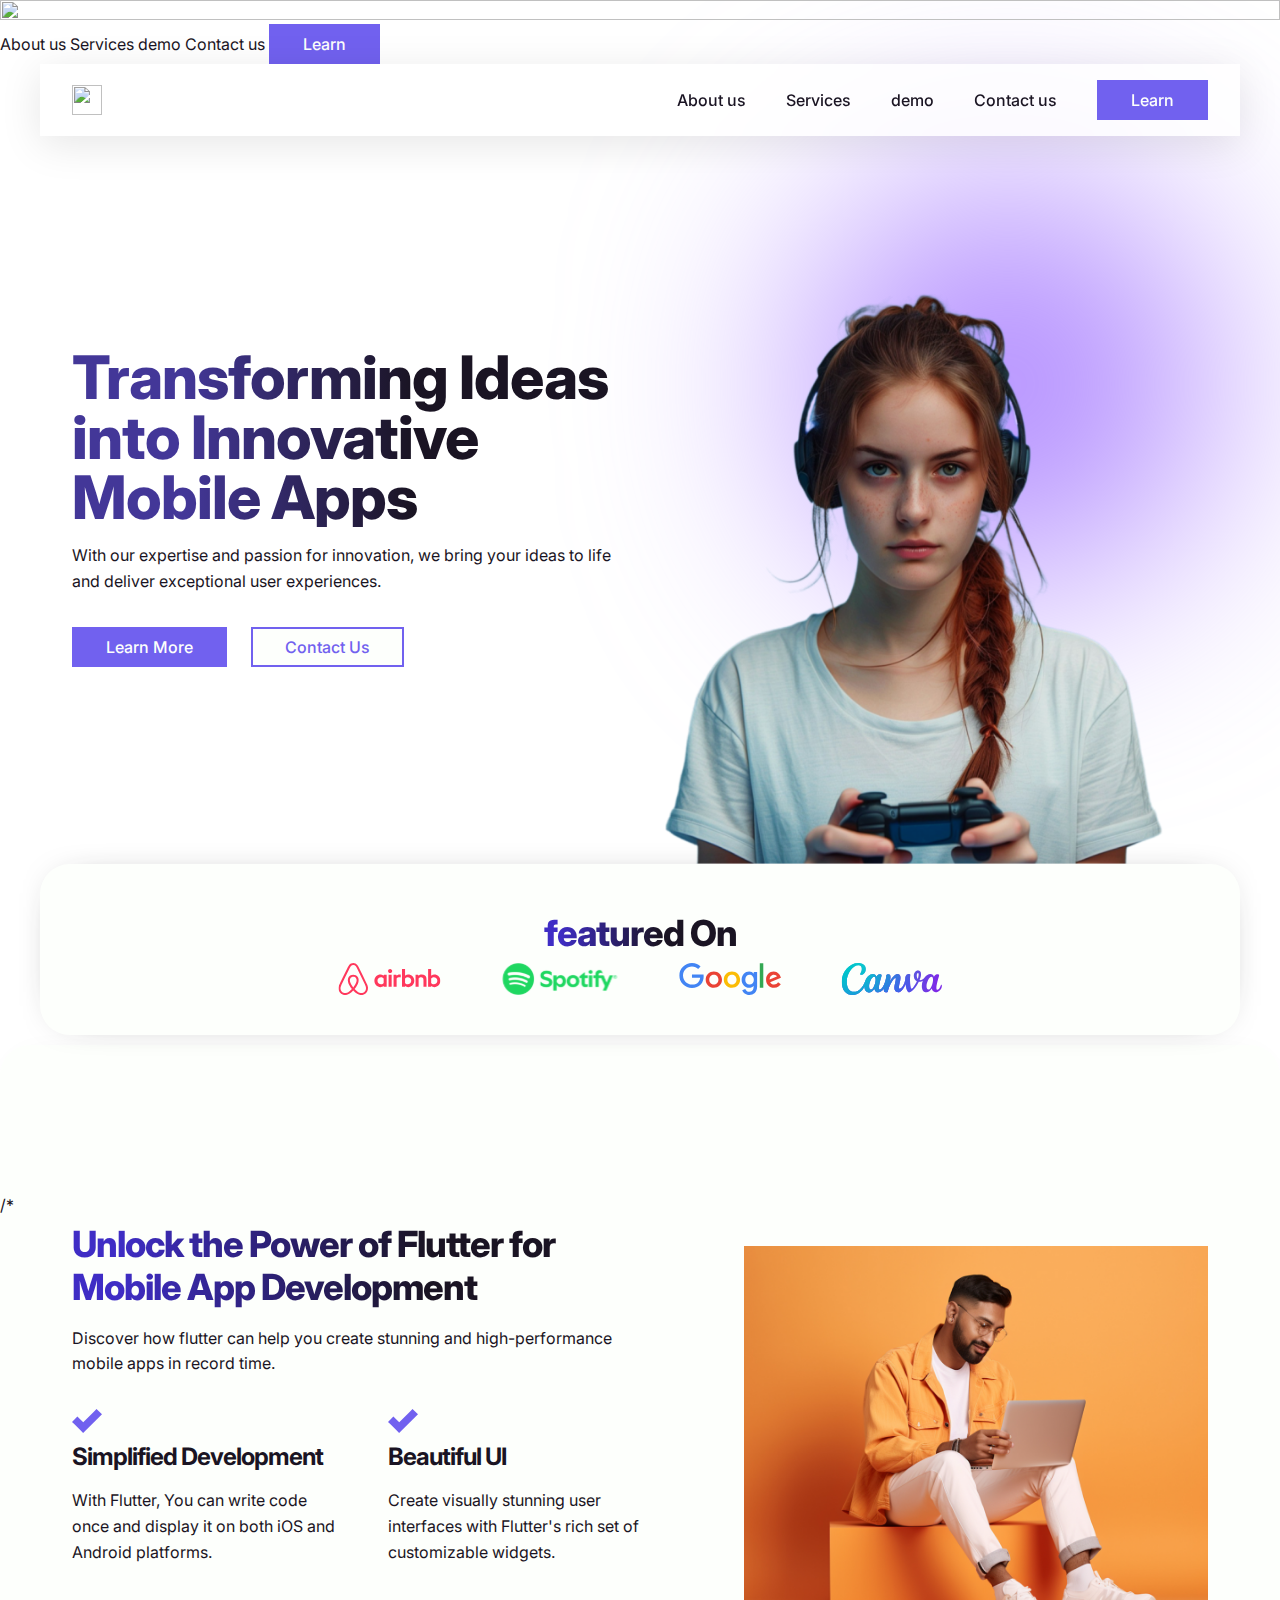
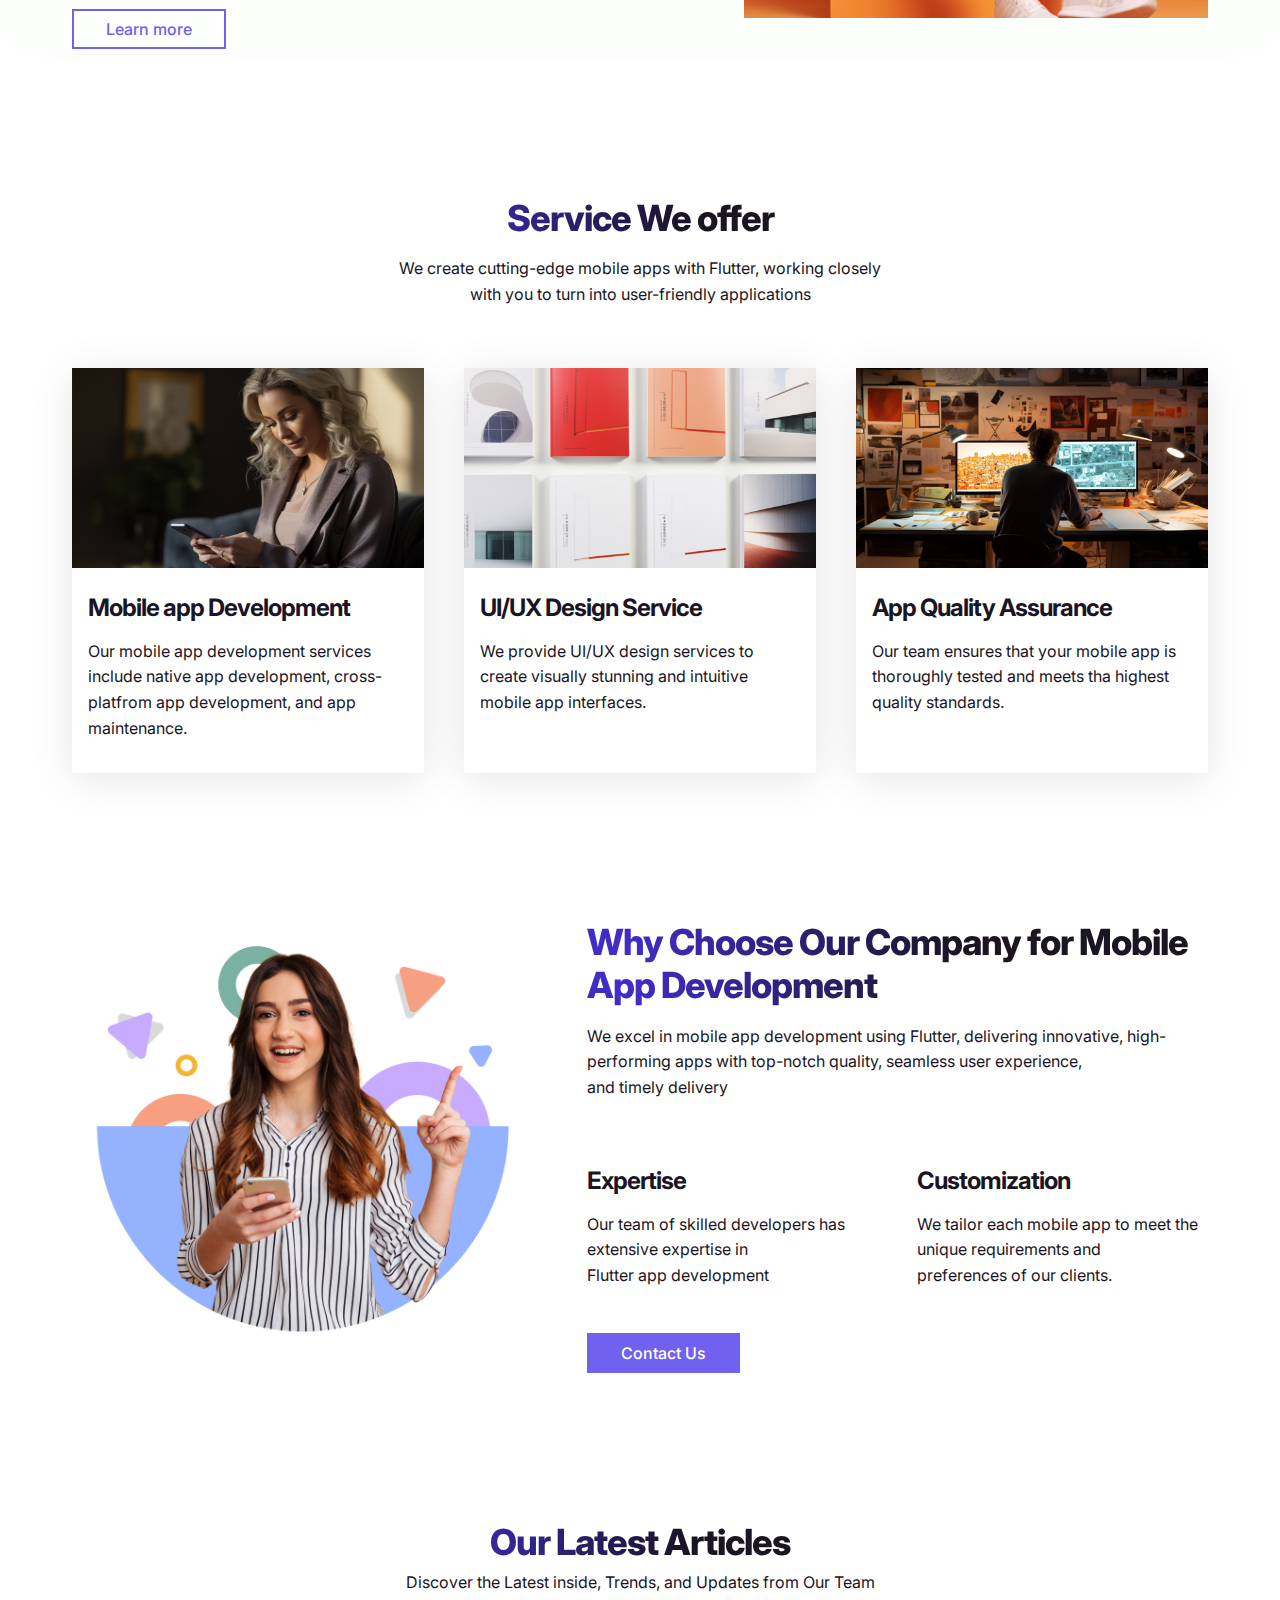
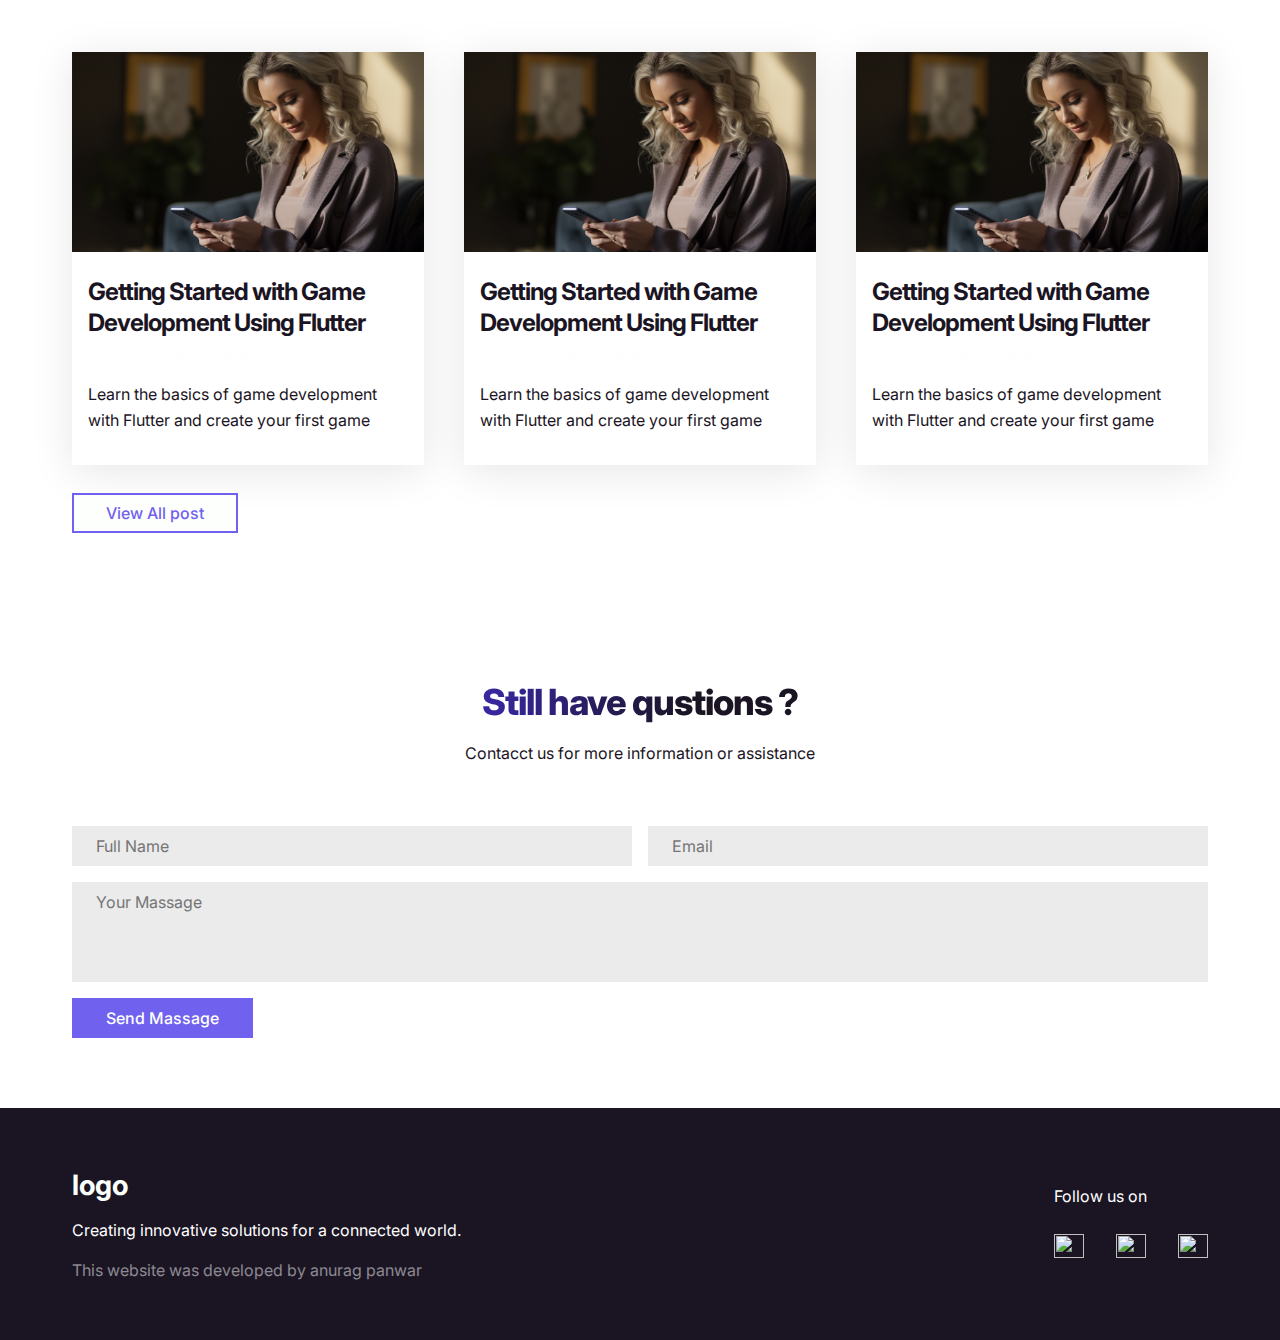
==== commit 00002ffd: "Update index.html" ====
--- a/index.html
+++ b/index.html
@@ -7,10 +7,20 @@
     <link rel="stylesheet" href="style.css">
 </head>
 <body>
+    <div class="mobile-menu-item">
+        <div id="close-icon">
+            <img src="" alt="">
+        </div>
+        <a href="#about">About us</a>
+        <a href="#services">Services</a>
+        <a href="myweb/index.html">demo</a>
+        <a href="#Contact">Contact us</a>
+        <a href="#" class="btn">Learn</a>
+    </div>
     <div class="container">
         <nav>
             <div class="logo">
-                <img src="" alt="LOGO">
+                <img src="logo-removebg.png" alt="">
             </div>
             <div class="menu-item">
                 <a href="#about">About us</a>
@@ -56,7 +66,7 @@
     </div>
     <!-- end of featured section -->
     <section>
-        <div id="about">
+        <div id="about">    /*
             <div class="container">
                 <div class="left">
                     <h2>Unlock the Power of Flutter for Mobile App Development</h2>
@@ -200,7 +210,7 @@
                             <a href="#" class="label">programing</a>
                         </div>
                         <p>
-                            Learn the basics of game development with Flutter and create your first game
+                            Learn the basics of game development with Flutter and create your first game
                         </p>
                     </div>
                 </div>
@@ -251,8 +261,10 @@
                 <h2>Still have qustions ?</h2>
                 <p>Contacct us for more information or assistance</p>
             </div>
-            <form action="#">
-                <div class="group">
+            <form action="https://api.web3forms.com/submit">
+                <div class="group"
+                method="POST">
+                <input type="hidden" name="access_key" value="62263002-c450-4cb9-ac3f-a96838981959">
                     <input type="text" placeholder="Full Name">
                     <input type="text" placeholder="Email">
                 </div>
@@ -278,7 +290,7 @@
                             <img src="images/x-logo.svg" alt="">
                         </a>
                         <a href="#">
-                            <img src="images/instagram-logo.svg" alt="">
+                            <img src="https://www.google.com/url?sa=i&url=https%3A%2F%2Fwww.klipartz.com%2Fen%2Fsticker-png-xhtfd&psig=AOvVaw3RGYM4b4lGIcqxg1japL4D&ust=1727268270644000&source=images&cd=vfe&opi=89978449&ved=0CBEQjRxqFwo5TCIixz57O24gDFQAAAAAdAAAAABAJ" alt="">
                         </a>
                         <a href="#">
                             <img src="images/youtube-logo.svg" alt="">
--- a/style.css
+++ b/style.css
@@ -144,8 +144,8 @@
 }
 
 nav img {
-    width: 80px;
-    height: 70px;
+    width: 30px;
+    height: 30px;
 }
 
 nav .menu-item a:hover {
@@ -514,7 +514,6 @@
 
 .features-container {
     flex-direction: column;
-    max-width: 50px;
 }
  
 
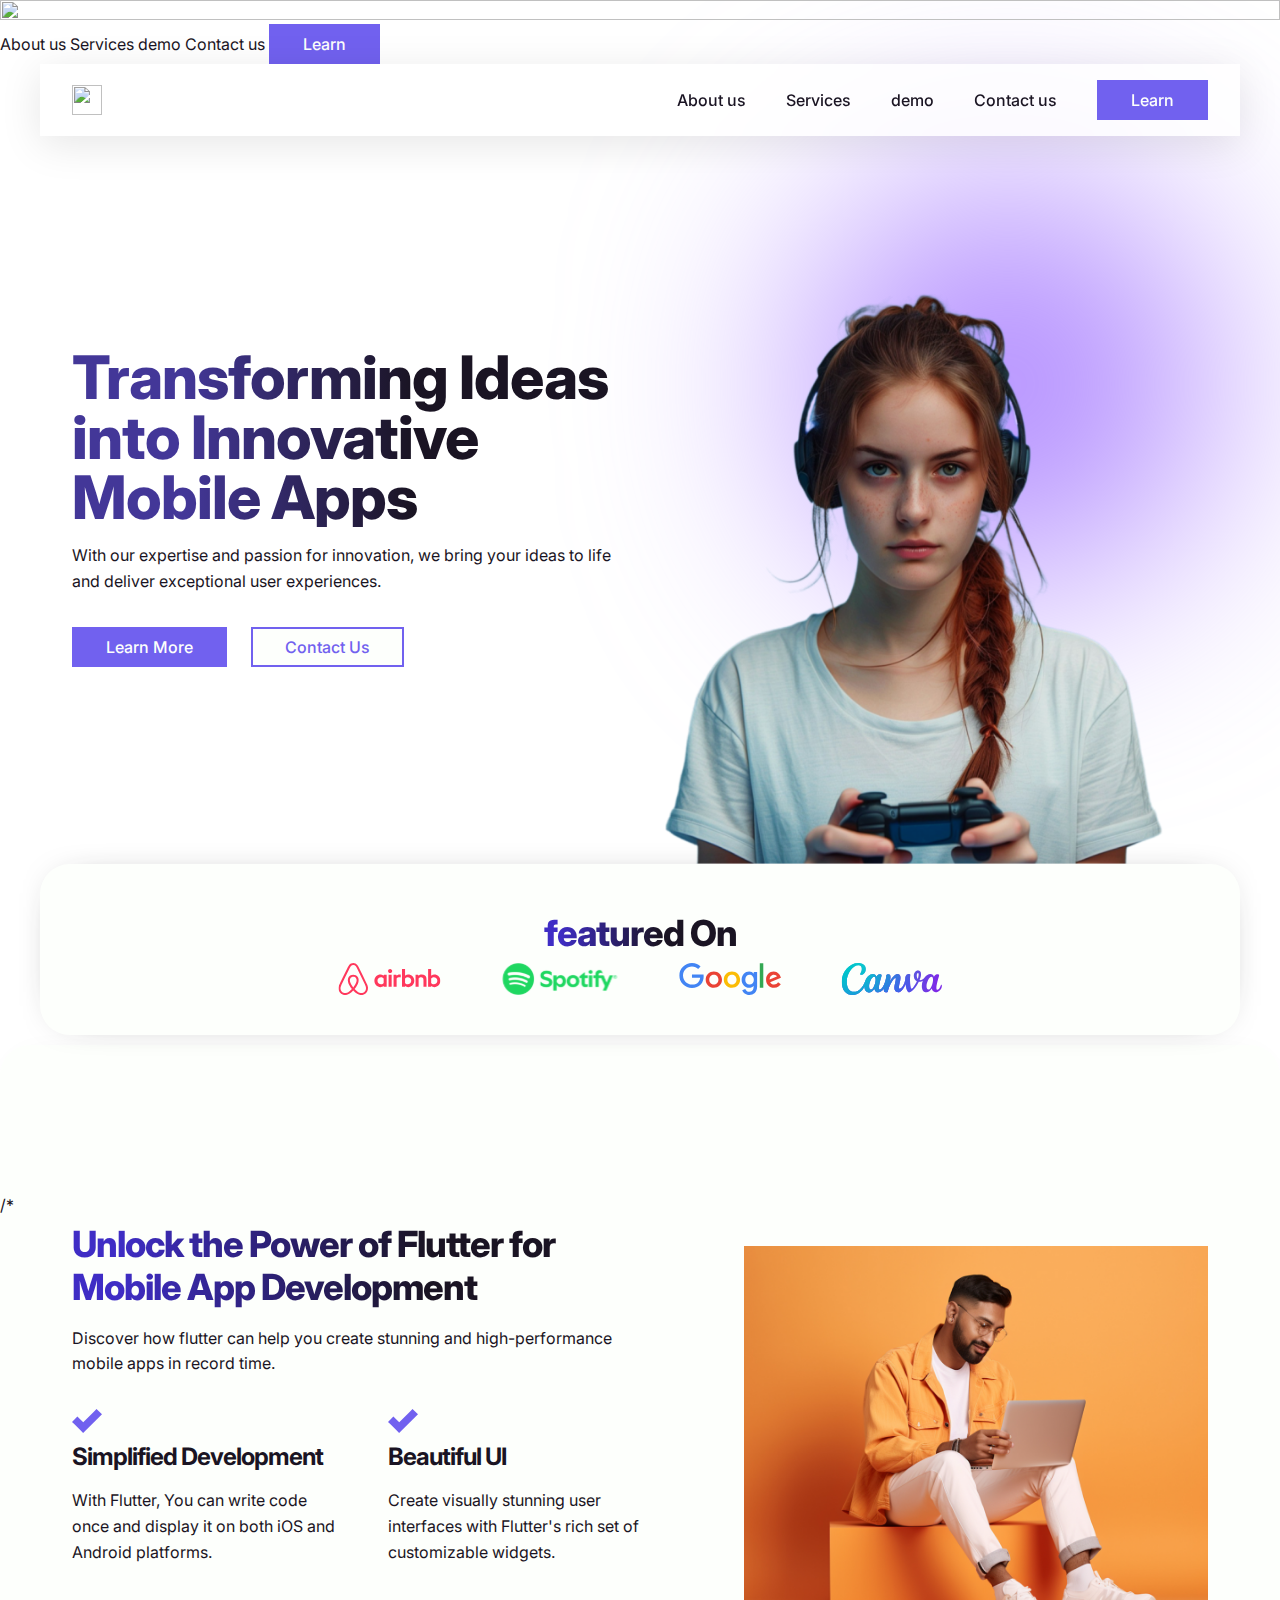
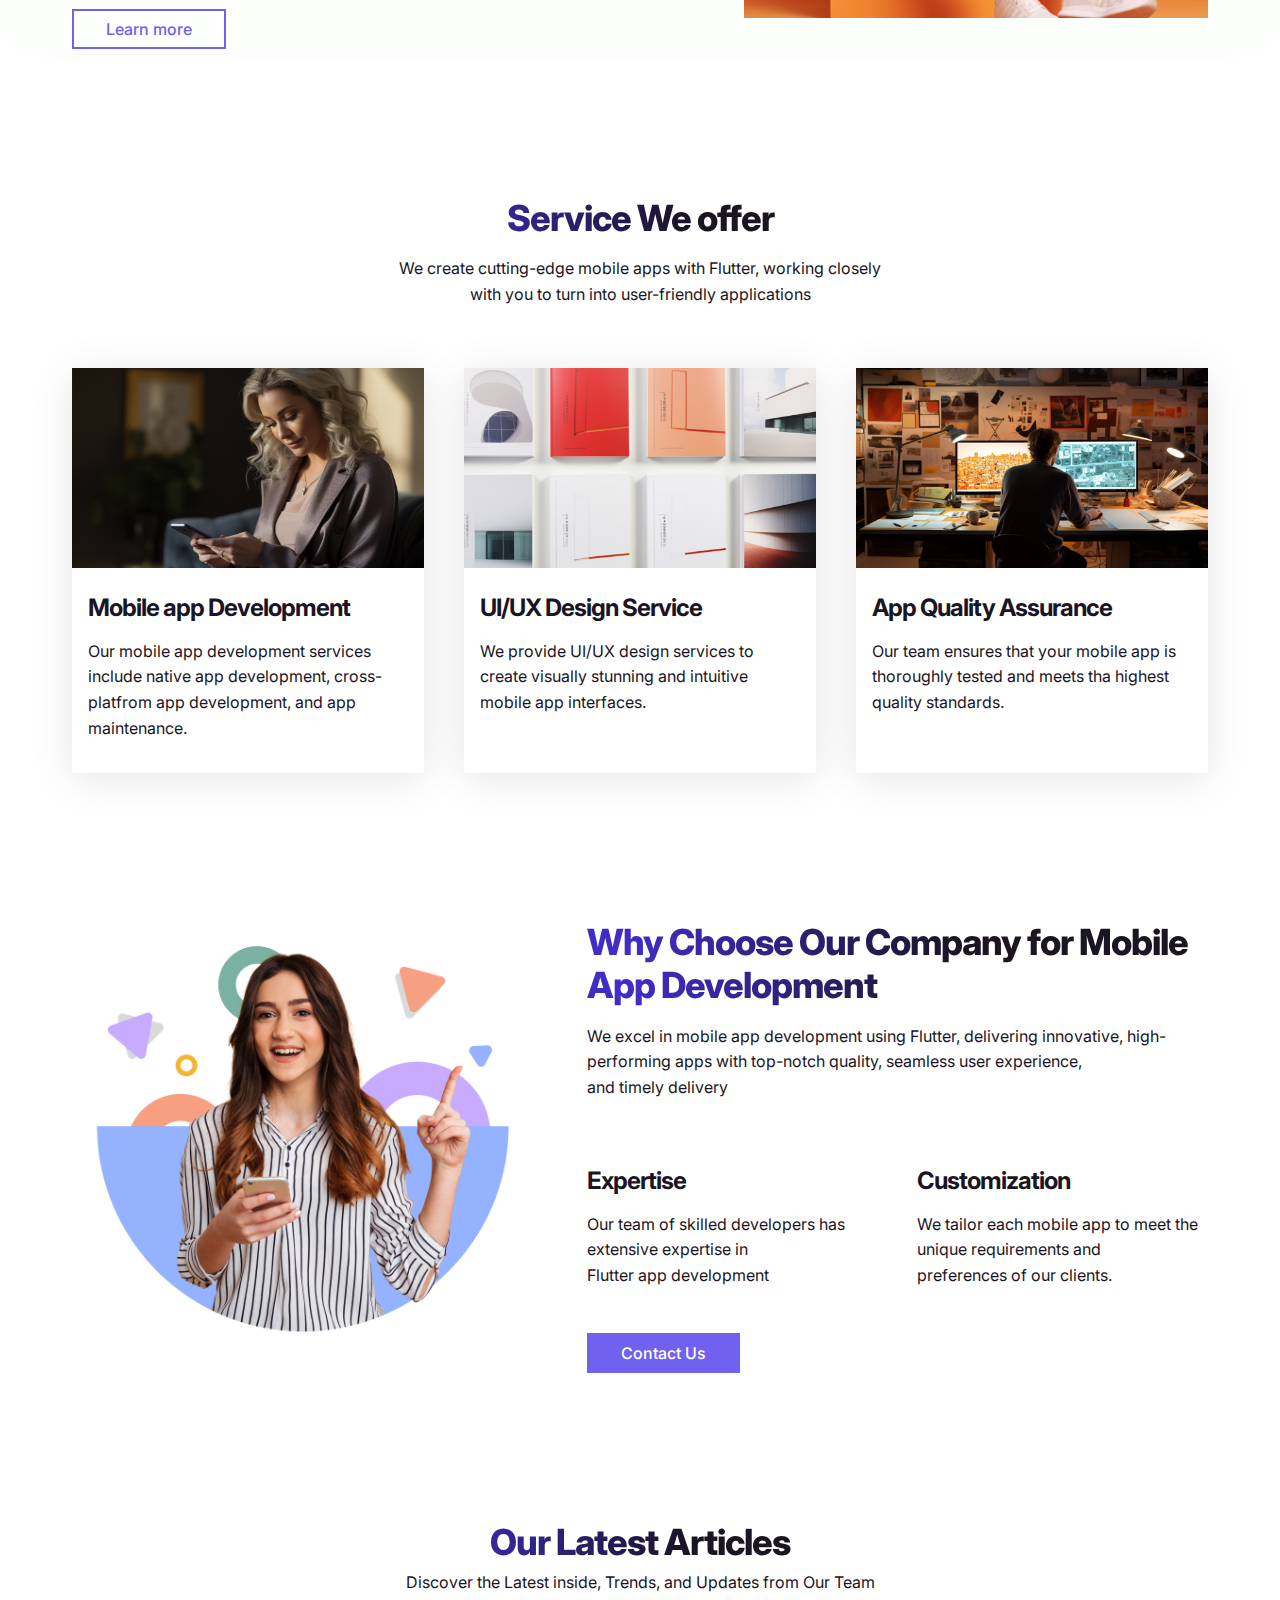
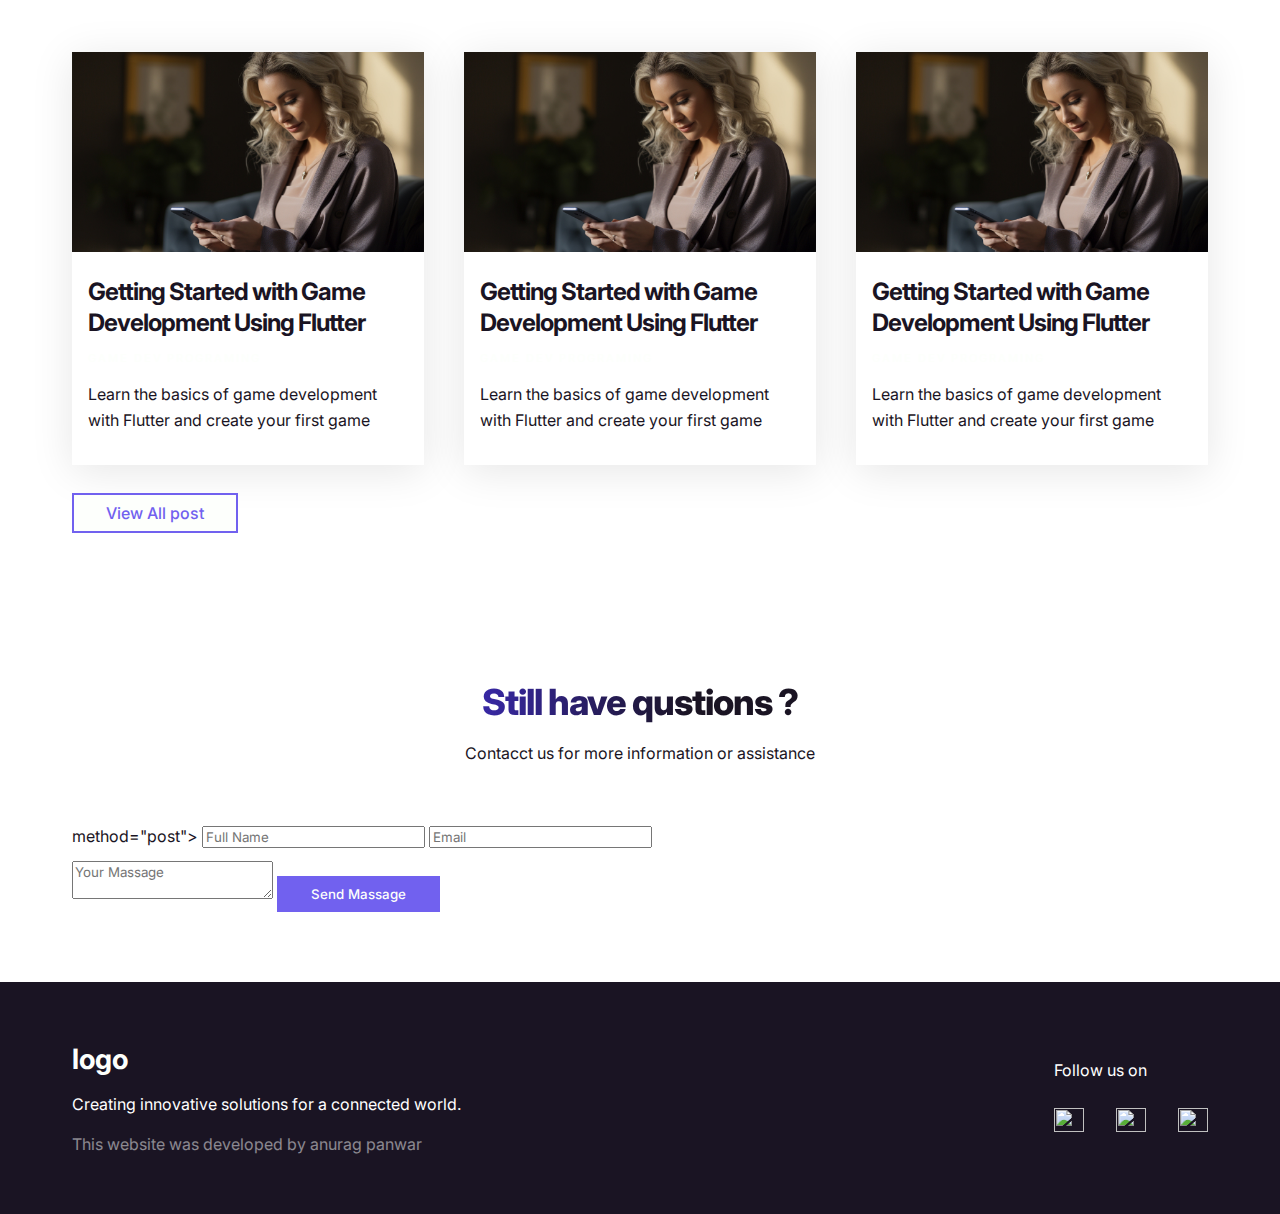
==== commit c34dc5ea: "Update index.html" ====
--- a/index.html
+++ b/index.html
@@ -261,9 +261,9 @@
                 <h2>Still have qustions ?</h2>
                 <p>Contacct us for more information or assistance</p>
             </div>
+                <div class="group"
             <form action="https://api.web3forms.com/submit">
-                <div class="group"
-                method="POST">
+                method="post">
                 <input type="hidden" name="access_key" value="62263002-c450-4cb9-ac3f-a96838981959">
                     <input type="text" placeholder="Full Name">
                     <input type="text" placeholder="Email">
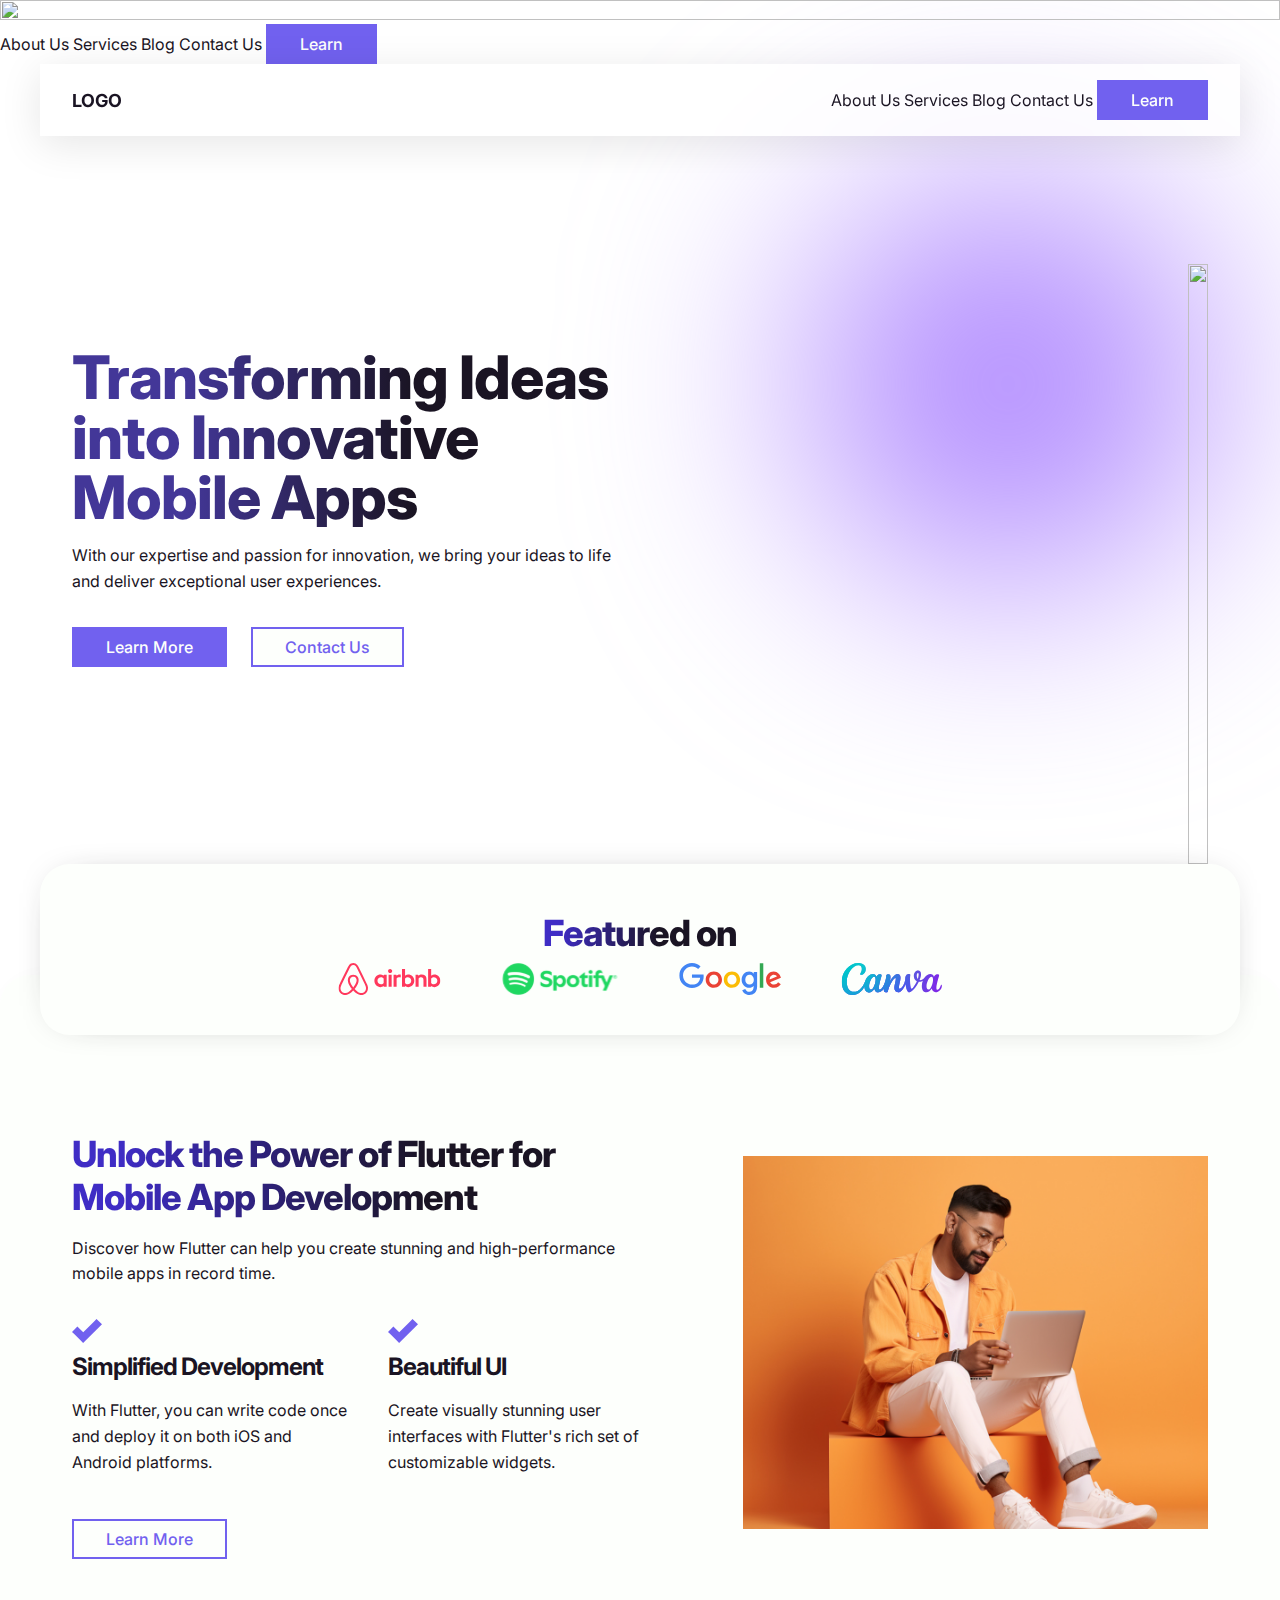
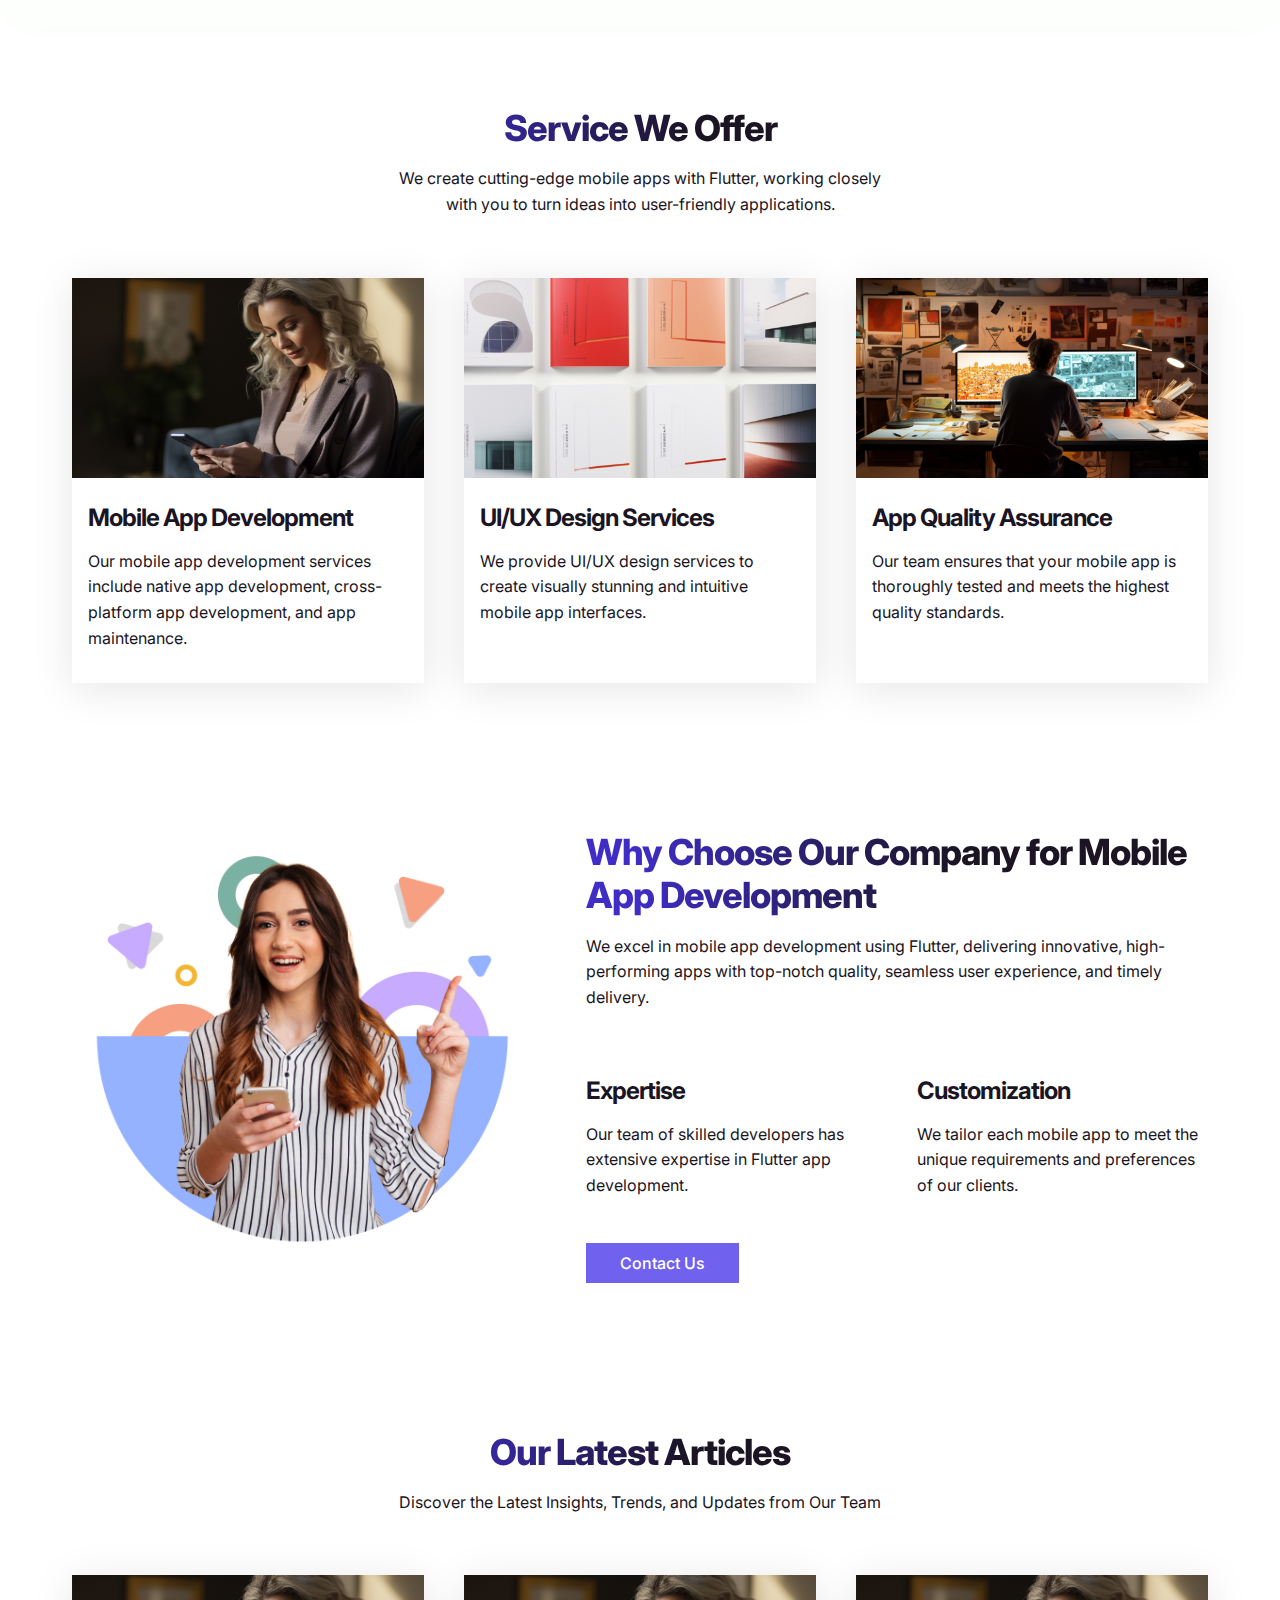
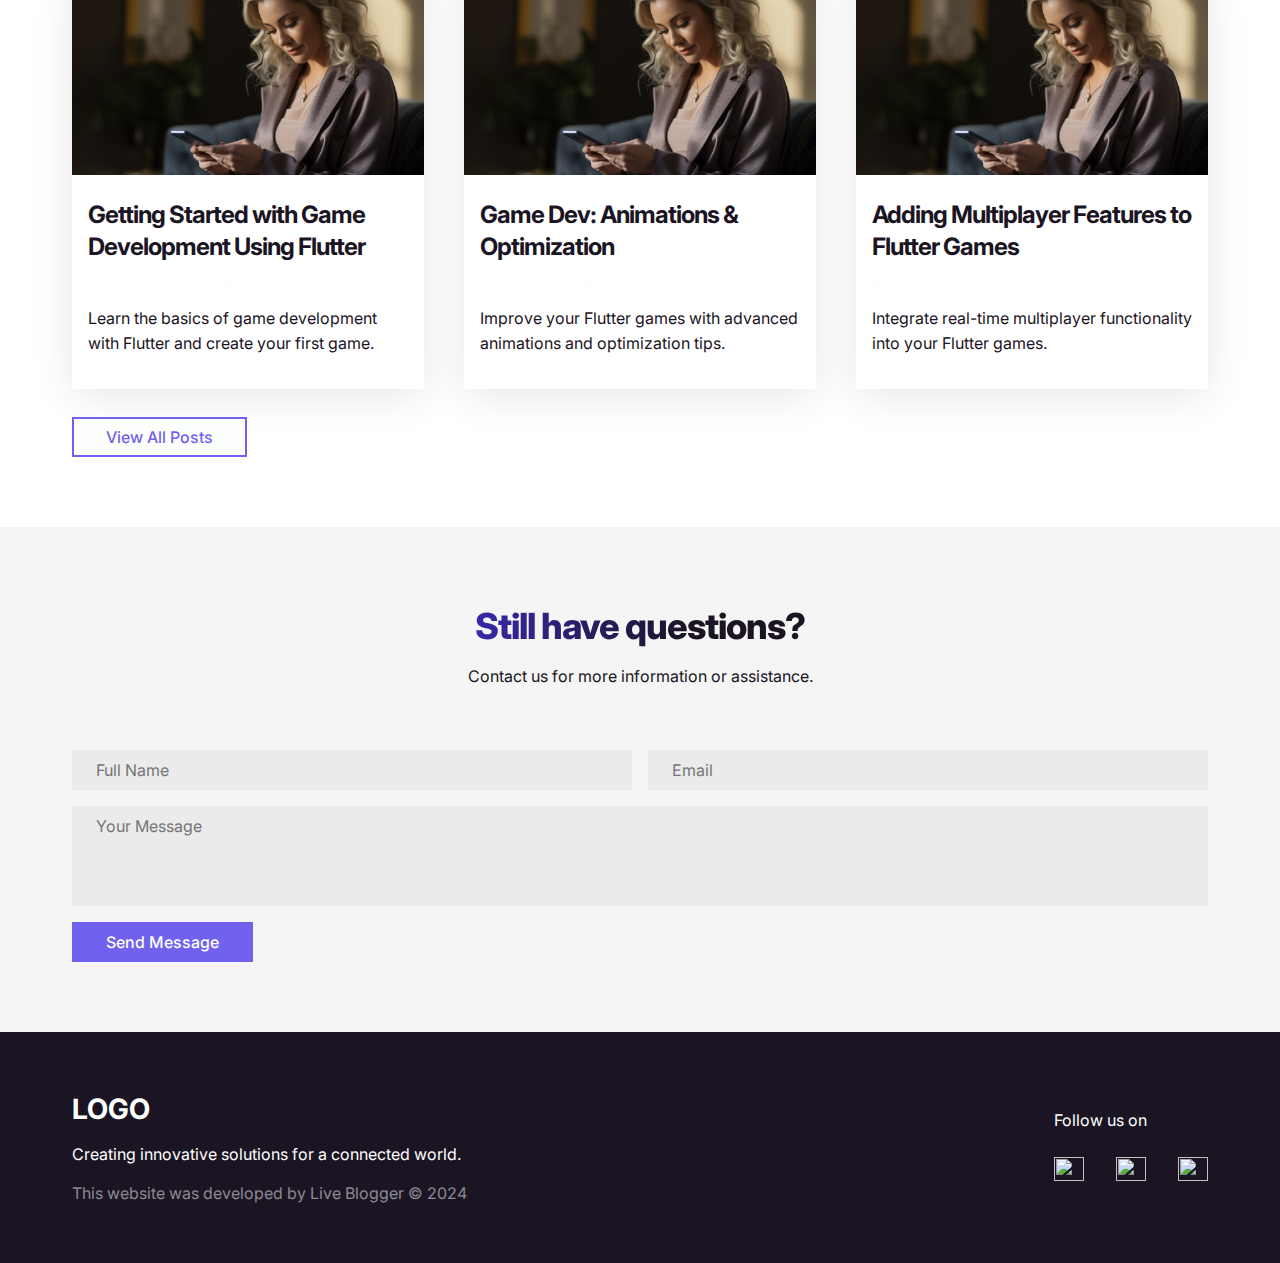
==== commit b2823965: "Update index.html" ====
--- a/index.html
+++ b/index.html
@@ -1,310 +1,347 @@
 <!DOCTYPE html>
 <html lang="en">
+
 <head>
-    <meta charset="UTF-8">
-    <meta name="viewport" content="width=device-width, initial-scale=1.0">
-    <title>Document</title>
-    <link rel="stylesheet" href="style.css">
+  <meta charset="UTF-8" />
+  <meta name="viewport" content="width=device-width, initial-scale=1.0" />
+  <title>Website</title>
+  <link rel="stylesheet" href="style.css" />
 </head>
+
 <body>
-    <div class="mobile-menu-item">
-        <div id="close-icon">
-            <img src="" alt="">
-        </div>
-        <a href="#about">About us</a>
+  <div class="mobile-menu-items">
+    <div class="close-icon">
+      <img src="close-icon.svg" alt="" />
+    </div>
+    <a href="#about">About Us</a>
+    <a href="#services">Services</a>
+    <a href="#blog">Blog</a>
+    <a href="#contact">Contact Us</a>
+    <a href="#" class="btn">Learn</a>
+  </div>
+
+  <div class="container">
+    <nav>
+      <div class="logo">
+        <a href="#">LOGO</a>
+      </div>
+
+      <div class="menu-items">
+        <a href="#about">About Us</a>
         <a href="#services">Services</a>
-        <a href="myweb/index.html">demo</a>
-        <a href="#Contact">Contact us</a>
+        <a href="#blog">Blog</a>
+        <a href="#contact">Contact Us</a>
         <a href="#" class="btn">Learn</a>
-    </div>
-    <div class="container">
-        <nav>
-            <div class="logo">
-                <img src="logo-removebg.png" alt="">
-            </div>
-            <div class="menu-item">
-                <a href="#about">About us</a>
-                <a href="#services">Services</a>
-                <a href="myweb/index.html">demo</a>
-                <a href="#Contact">Contact us</a>
-                <a href="#" class="btn">Learn</a>
-            </div>
-            <div class="menu-icon">
-                <img src="menu-icon.svg" alt="">
-            </div>
-        </nav>
-        <!-- end of nav -->
-        <header>
-            <div class="left">
-                <h1>Transforming Ideas into Innovative Mobile Apps</h1>
-                <p class="sub-heading">
-                    With our expertise and passion for innovation, we bring your ideas to life and deliver exceptional
-                    user experiences.</p>
-                <div class="buttons">
-                    <a href="#" class="btn">Learn More</a>
-                    <a href="#" class="btn outlined">Contact Us</a>
-                </div>
-            </div>
-            <div class="right">
-                <img src="hero-image.png" alt="">
-            </div>
-            <div class="bg-color"></div>
-        </header>
-    </div>
-
-    <!-- end of hero section -->
-    <div class="featured">
-        <div class="container">
-            <h2>featured On</h2>
-            <div class="logos">
-                <img src="airbnb-logo.svg" alt="">
-                <img src="spotify-logo.svg" alt="">
-                <img src="google-logo.svg" alt="">
-                <img src="canva-logo.svg" alt="">
-            </div>
-        </div>
-    </div>
-    <!-- end of featured section -->
-    <section>
-        <div id="about">    /*
-            <div class="container">
-                <div class="left">
-                    <h2>Unlock the Power of Flutter for Mobile App Development</h2>
-                    <p>Discover how flutter can help you create stunning and high-performance mobile apps in record
-                        time.</p>
-                    <div class="features-container">
-                        <div class="feature">
-                            <div class="icon">
-                                <img src="check-icon.svg" alt="">
-                            </div>
-                            <h3>Simplified Development</h3>
-                            <p>With Flutter, You can write code once and display it on both iOS and Android platforms.
-                            </p>
-                        </div>
-                        <div class="feature">
-                            <div class="icon">
-                                <img src="check-icon.svg" alt="">
-                            </div>
-                            <h3>Beautiful UI</h3>
-                            <p>Create visually stunning user interfaces with Flutter's rich set of customizable widgets.
-                            </p>
-                        </div>
-                    </div>
-                    <a href="#" class="btn outlined">Learn more</a>
-                </div>
-                <div class="right">
-                    <img src="image1.jpg" alt="">
-                </div>
-            </div>
-        </div>
+      </div>
+
+      <div class="menu-icon">
+        <img src="menu-icon.svg" alt="" />
+      </div>
+    </nav>
+
+    <!-- End of navbar -->
+
+    <header>
+      <div class="left">
+        <h1>Transforming Ideas into Innovative Mobile Apps</h1>
+        <p class="sub-heading">
+          With our expertise and passion for innovation, we bring your ideas
+          to life and deliver exceptional user experiences.
+        </p>
+
+        <div class="buttons">
+          <a href="#" class="btn">Learn More</a>
+          <a href="#" class="btn outlined">Contact Us</a>
+        </div>
+      </div>
+
+      <div class="right">
+        <img src="logo-removebg.png" alt="" />
+      </div>
+      <div class="bg-color"></div>
+    </header>
+  </div>
+
+  <!-- End of hero section -->
+
+  <div class="featured">
+    <div class="container">
+      <h2>Featured on</h2>
+      <div class="logos">
+        <img src="airbnb-logo.svg" alt="">
+        <img src="spotify-logo.svg" alt="">
+        <img src="google-logo.svg" alt="">
+        <img src="canva-logo.svg" alt="">
+      </div>
+    </div>
+  </div>
+
+  <!-- End of featured section -->
+
+  <section id="about">
+    <div class="container">
+      <div class="left">
+        <h2>Unlock the Power of Flutter for Mobile App Development</h2>
+        <p>
+          Discover how Flutter can help you create stunning and
+          high-performance mobile apps in record time.
+        </p>
+
+        <div class="features-container">
+          <div class="feature">
+            <div class="icon">
+              <img src="check-icon.svg" alt="">
+            </div>
+            <h3>Simplified Development</h3>
+            <p>
+              With Flutter, you can write code once and deploy it on both iOS
+              and Android platforms.
+            </p>
+          </div>
+
+          <div class="feature">
+            <div class="icon">
+              <img src="check-icon.svg" alt="">
+            </div>
+            <h3>Beautiful UI</h3>
+            <p>
+              Create visually stunning user interfaces with Flutter's rich set
+              of customizable widgets.
+            </p>
+          </div>
+        </div>
+
+        <a href="#" class="btn outlined">Learn More</a>
+      </div>
+
+      <div class="right">
+        <img src="image1.jpg" alt="">
+      </div>
+    </div>
+  </section>
+
+  <!-- End of about section  -->
+
+  <section id="services">
+    <div class="container">
+      <div class="heading-container">
+        <h2>Service We Offer</h2>
+        <p>
+          We create cutting-edge mobile apps with Flutter, working closely
+          with you to turn ideas into user-friendly applications.
+        </p>
+      </div>
+
+      <div class="services-container">
+        <div class="service">
+          <img src="service1.jpg" alt="">
+          <div class="content">
+            <h3>Mobile App Development</h3>
+            <p>
+              Our mobile app development services include native app
+              development, cross-platform app development, and app
+              maintenance.
+            </p>
+          </div>
+        </div>
+
+        <div class="service">
+          <img src="service2.jpg" alt="">
+          <div class="content">
+            <h3>UI/UX Design Services</h3>
+            <p>
+              We provide UI/UX design services to create visually stunning and
+              intuitive mobile app interfaces.
+            </p>
+          </div>
+        </div>
+
+        <div class="service">
+          <img src="service3.jpg" alt="" />
+          <div class="content">
+            <h3>App Quality Assurance</h3>
+            <p>
+              Our team ensures that your mobile app is thoroughly tested and
+              meets the highest quality standards.
+            </p>
+          </div>
+        </div>
+      </div>
+    </div>
+  </section>
+
+  <!-- End of services section -->
+
+  <section id="why">
+    <div class="container">
+      <div class="left">
+        <img src="image2.png" alt="">
+      </div>
+
+      <div class="right">
+        <h2>Why Choose Our Company for Mobile App Development</h2>
+        <p>
+          We excel in mobile app development using Flutter, delivering
+          innovative, high-performing apps with top-notch quality, seamless
+          user experience, and timely delivery.
+        </p>
+
+        <div class="features-container">
+          <div class="feature">
+            <div class="icon">
+              <img src="check-icon.svg" alt="">
+            </div>
+            <h3>Expertise</h3>
+            <p>
+              Our team of skilled developers has extensive expertise in
+              Flutter app development.
+            </p>
+          </div>
+
+          <div class="feature">
+            <div class="icon">
+              <img src="check-icon.svg" alt="">
+            </div>
+            <h3>Customization</h3>
+            <p>
+              We tailor each mobile app to meet the unique requirements and
+              preferences of our clients.
+            </p>
+          </div>
+        </div>
+
+        <a href="#" class="btn light">Contact Us</a>
+      </div>
+    </div>
+  </section>
+
+  <!-- End of why choose us section -->
+
+  <div class="container">
+    <section id="blog">
+      <div class="heading-container">
+        <h2>Our Latest Articles</h2>
+        <p>Discover the Latest Insights, Trends, and Updates from Our Team</p>
+      </div>
+
+      <div class="services-container">
+        <div class="service">
+          <a href="#">
+            <img src="service1.jpg" alt="" />
+          </a>
+          <div class="content">
+            <a href="#">
+              <h3>Getting Started with Game Development Using Flutter</h3>
+            </a>
+            <div class="labels">
+              <a href="#" class="label">Game Dev</a>
+              <a href="#" class="label">Programming</a>
+            </div>
+            <p>
+              Learn the basics of game development with Flutter and create
+              your first game.
+            </p>
+          </div>
+        </div>
+
+        <div class="service">
+          <a href="#">
+            <img src="service1.jpg" alt="" />
+          </a>
+          <div class="content">
+            <a href="#">
+              <h3>Game Dev: Animations & Optimization</h3>
+            </a>
+            <div class="labels">
+              <a href="#" class="label">Game Dev</a>
+              <a href="#" class="label">Animations</a>
+            </div>
+            <p>
+              Improve your Flutter games with advanced animations and
+              optimization tips.
+            </p>
+          </div>
+        </div>
+
+        <div class="service">
+          <a href="#">
+            <img src="service1.jpg" alt="" />
+          </a>
+          <div class="content">
+            <a href="#">
+              <h3>Adding Multiplayer Features to Flutter Games</h3>
+            </a>
+            <div class="labels">
+              <a href="#" class="label">Networking</a>
+              <a href="#" class="label">Advanced</a>
+            </div>
+            <p>
+              Integrate real-time multiplayer functionality into your Flutter
+              games.
+            </p>
+          </div>
+        </div>
+      </div>
+
+      <a href="blog-list.html" class="btn outlined">View All Posts</a>
     </section>
-
-    <!-- End of about section -->
-
-    <section id="services">
-        <div class="container">
-            <div class="heading-container">
-                <h2>Service We offer</h2>
-                <p>
-                    We create cutting-edge mobile apps with Flutter, working closely with you to turn into user-friendly
-                    applications
-                </p>
-            </div>
-            <div class="services-container">
-                <div class="service">
-                    <img src="service1.jpg" alt="">
-                    <div class="content">
-                        <h3>Mobile app Development</h3>
-                        <p>
-                            Our mobile app development services include native app development, cross-platfrom app
-                            development, and app maintenance.
-                        </p>
-                    </div>
-                </div>
-                <div class="service">
-                    <img src="service2.jpg" alt="">
-                    <div class="content">
-                        <h3>UI/UX Design Service</h3>
-                        <p>
-                            We provide UI/UX design services to create visually stunning and intuitive mobile app
-                            interfaces.
-                        </p>
-                    </div>
-                </div>
-                <div class="service">
-                    <img src="service3.jpg" alt="">
-                    <div class="content">
-                        <h3>App Quality Assurance</h3>
-                        <p>
-                            Our team ensures that your mobile app is thoroughly tested and meets tha highest quality
-                            standards.
-                        </p>
-                    </div>
-                </div>
-            </div>
-        </div>
-    </section>
-
-    <!-- End of service section -->
-
-
-    <section>
-        <div id="why">
-            <div class="container">
-                <div class="left">
-                    <img src="image2.png" alt="">
-                </div>
-                <div class="right">
-                    <h2>Why Choose Our Company for Mobile App Development</h2>
-                    <p>
-                        We excel in mobile app development using Flutter, delivering innovative, high- performing apps
-                        with top-notch quality, seamless user experience, and timely delivery
-                    </p>
-                    <div class="features-container">
-                        <div class="feature">
-                            <div class="icon">
-                                <img src="check-icon.svg" alt="">
-                            </div>
-                            <h3>Expertise</h3>
-                            <p>
-                                Our team of skilled developers has extensive expertise in Flutter app development
-                            </p>
-                        </div>
-                        <div class="feature">
-                            <div class="icon">
-                                <img src="check-icon.svg" alt="">
-                            </div>
-                            <h3>Customization</h3>
-                            <p>
-                                We tailor each mobile app to meet the unique requirements and
-                                preferences of our clients.
-                            </p>
-                        </div>
-                    </div>
-                    <a href="#" class="btn light">Contact Us</a>
-                </div>
-            </div>
-
-        </div>
-    </section>
-
-    <!-- end of why section  -->
-
-    <div class="container">
-        <section id="blog">
-            <div class="heading-container">
-                <h2>Our Latest Articles</h2>
-                Discover the Latest inside, Trends, and Updates from Our Team
-            </div>
-            <div class="services-container">
-                <div class="service">
-                    <a href="#">
-                        <img src="service1.jpg" alt="">
-                    </a>
-                    <div class="content">
-                        <a href="#">
-                            <h3>Getting Started with Game Development Using Flutter</h3>
-                        </a>
-                        <div class="labels">
-                            <a href="#" class="label">Game Dev</a>
-                            <a href="#" class="label">programing</a>
-                        </div>
-                        <p>
-                            Learn the basics of game development with Flutter and create your first game
-                        </p>
-                    </div>
-                </div>
-                <div class="service">
-                    <a href="#">
-                        <img src="service1.jpg" alt="">
-                    </a>
-                    <div class="content">
-                        <a href="#">
-                            <h3>Getting Started with Game Development Using Flutter</h3>
-                        </a>
-                        <div class="labels">
-                            <a href="#" class="label">Game Dev</a>
-                            <a href="#" class="label">programing</a>
-                        </div>
-                        <p>
-                            Learn the basics of game development with Flutter and create your first game
-                        </p>
-                    </div>
-                </div>
-                <div class="service">
-                    <a href="#">
-                        <img src="service1.jpg" alt="">
-                    </a>
-                    <div class="content">
-                        <a href="#">
-                            <h3>Getting Started with Game Development Using Flutter</h3>
-                        </a>
-                        <div class="labels">
-                            <a href="#" class="label">Game Dev</a>
-                            <a href="#" class="label">programing</a>
-                        </div>
-                        <p>
-                            Learn the basics of game development with Flutter and create your first game
-                        </p>
-                    </div>
-                </div>
-            </div>
-            <a href="#" class="btn outlined">View All post</a>
-        </section>
-    </div>
-
-    <!-- end of blog section  -->
-
-    <section id="Contact">
-        <div class="container">
-            <div class="heading-container">
-                <h2>Still have qustions ?</h2>
-                <p>Contacct us for more information or assistance</p>
-            </div>
-                <div class="group"
-            <form action="https://api.web3forms.com/submit">
-                method="post">
-                <input type="hidden" name="access_key" value="62263002-c450-4cb9-ac3f-a96838981959">
-                    <input type="text" placeholder="Full Name">
-                    <input type="text" placeholder="Email">
-                </div>
-                <textarea placeholder="Your Massage"></textarea>
-                <button class="btn"> Send Massage</button>
-            </form>
-        </div>
-    </section>
-
-    <!-- end of contant form  -->
-
-    <footer>
-        <div class="container">
-            <div class="top">
-                <div class="left">
-                    <a href="#" class="logo">logo</a>
-                    <p>Creating innovative solutions for a connected world.</p>
-                </div>
-                <div class="right">
-                    <p>Follow us on</p>
-                    <div class="social">
-                        <a href="#">
-                            <img src="images/x-logo.svg" alt="">
-                        </a>
-                        <a href="#">
-                            <img src="https://www.google.com/url?sa=i&url=https%3A%2F%2Fwww.klipartz.com%2Fen%2Fsticker-png-xhtfd&psig=AOvVaw3RGYM4b4lGIcqxg1japL4D&ust=1727268270644000&source=images&cd=vfe&opi=89978449&ved=0CBEQjRxqFwo5TCIixz57O24gDFQAAAAAdAAAAABAJ" alt="">
-                        </a>
-                        <a href="#">
-                            <img src="images/youtube-logo.svg" alt="">
-                        </a>
-                    </div>
-                </div>
-            </div>
-            <div class="copyright">
-                This website was developed by anurag panwar
-            </div>
-        </div>
-    </footer>
-
-    <script src="main.js"></script>
+  </div>
+
+  <!-- End of Blog section -->
+
+  <section id="contact">
+    <div class="container">
+      <div class="heading-container">
+        <h2>Still have questions?</h2>
+        <p>Contact us for more information or assistance.</p>
+      </div>
+
+      <form action="#">
+        <div class="group">
+          <input type="text" placeholder="Full Name" />
+          <input type="text" placeholder="Email" />
+        </div>
+        <textarea placeholder="Your Message"></textarea>
+        <button class="btn">Send Message</button>
+      </form>
+    </div>
+  </section>
+
+  <!-- End of contact form -->
+
+  <footer>
+    <div class="container">
+      <div class="top">
+        <div class="left">
+          <a href="#" class="logo">LOGO</a>
+          <p>Creating innovative solutions for a connected world.</p>
+        </div>
+
+        <div class="right">
+          <p>Follow us on</p>
+          <div class="social">
+            <a href="#">
+              <img src="images/x-logo.svg" alt="" />
+            </a>
+
+            <a href="#">
+              <img src="images/instagram-logo.svg" alt="" />
+            </a>
+
+            <a href="#">
+              <img src="images/dribbble-logo.svg" alt="" />
+            </a>
+          </div>
+        </div>
+      </div>
+
+      <div class="copyright">
+        This website was developed by Live Blogger © 2024
+      </div>
+    </div>
+  </footer>
+
+  <script src="main.js"></script>
 </body>
 
 </html>
